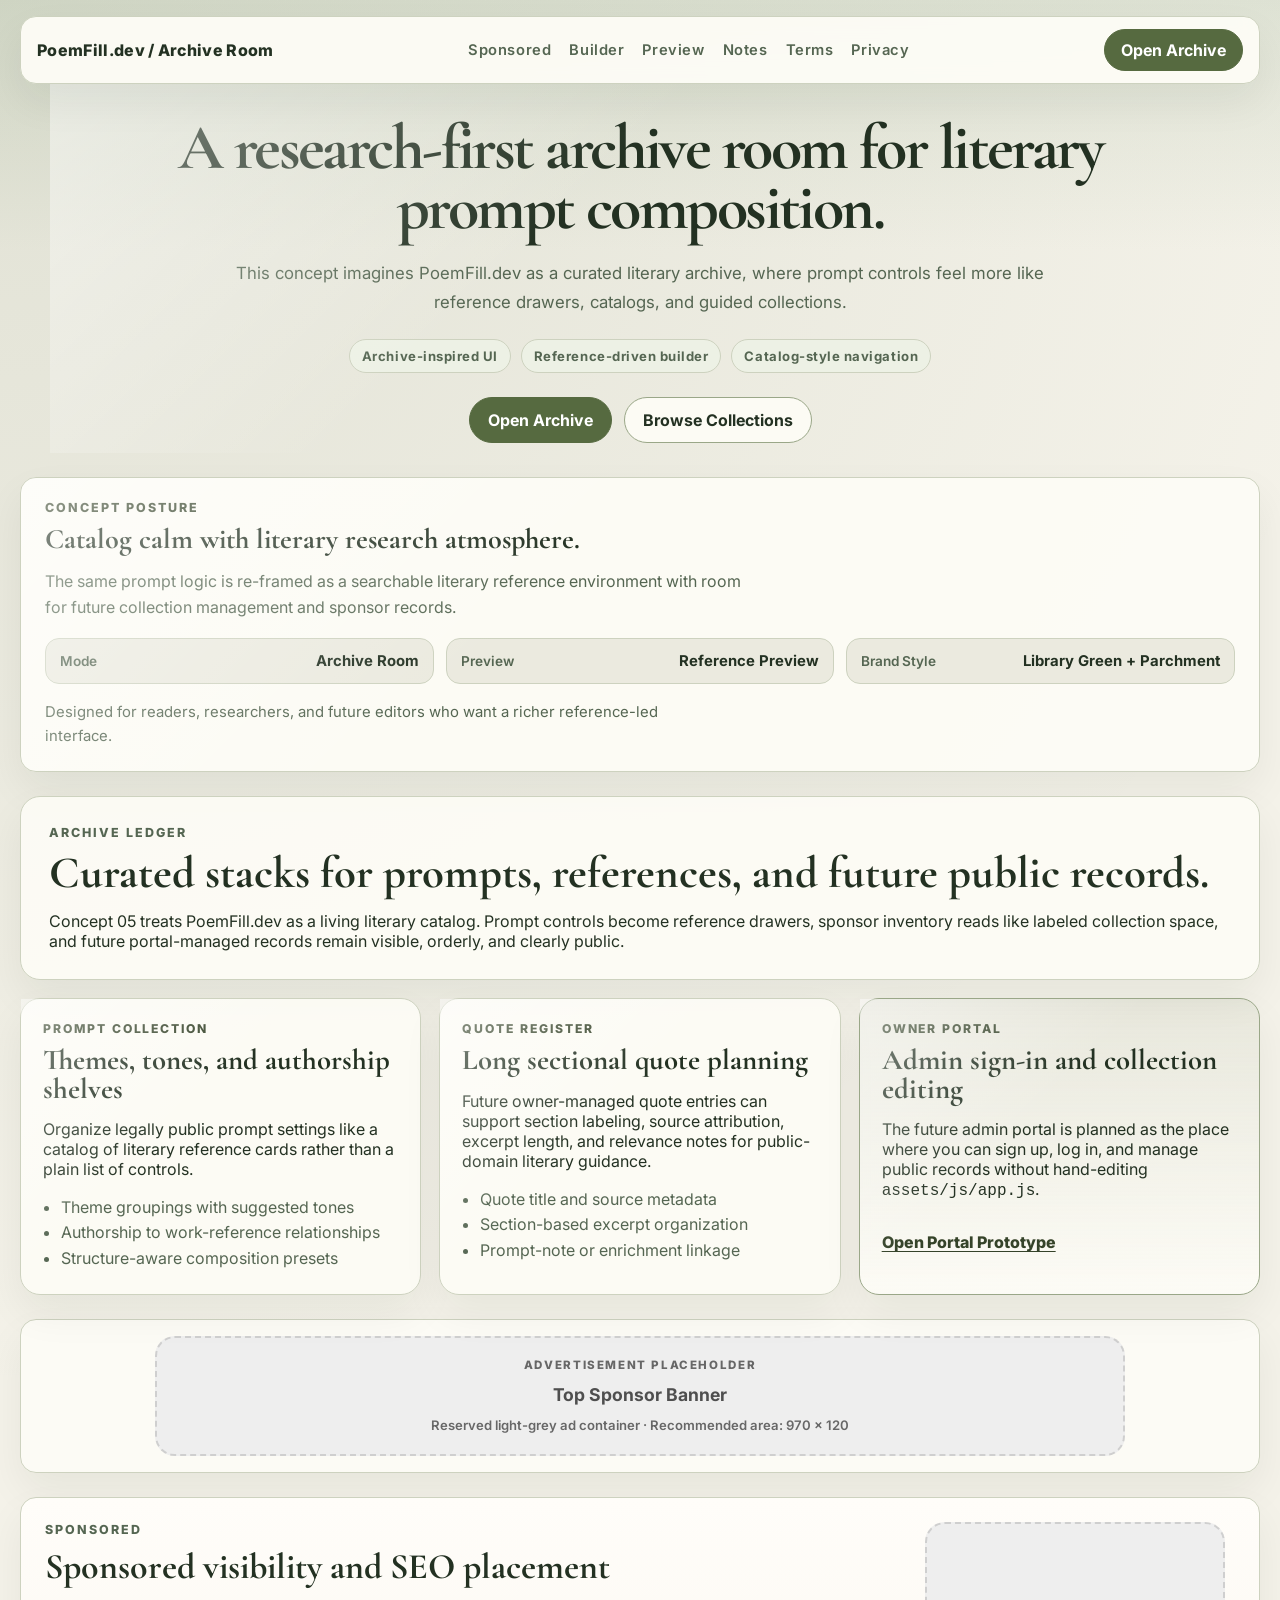
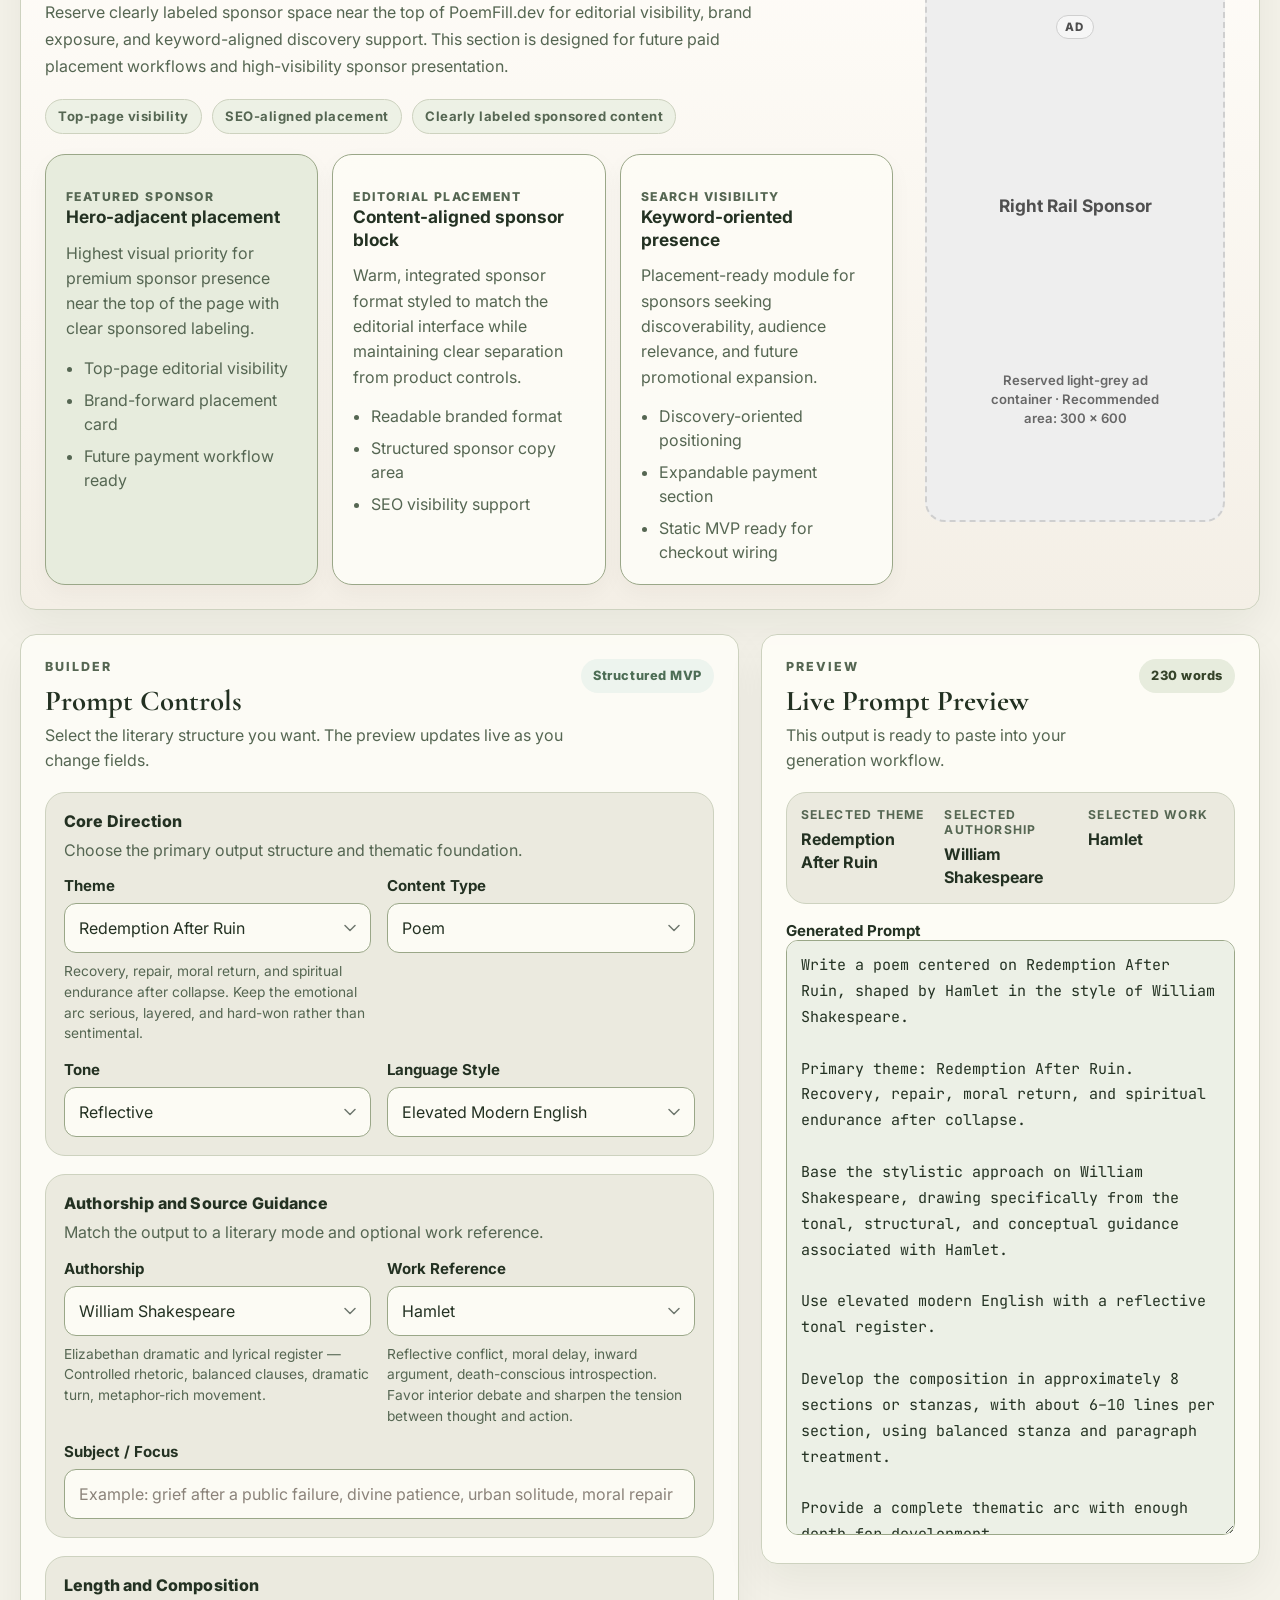
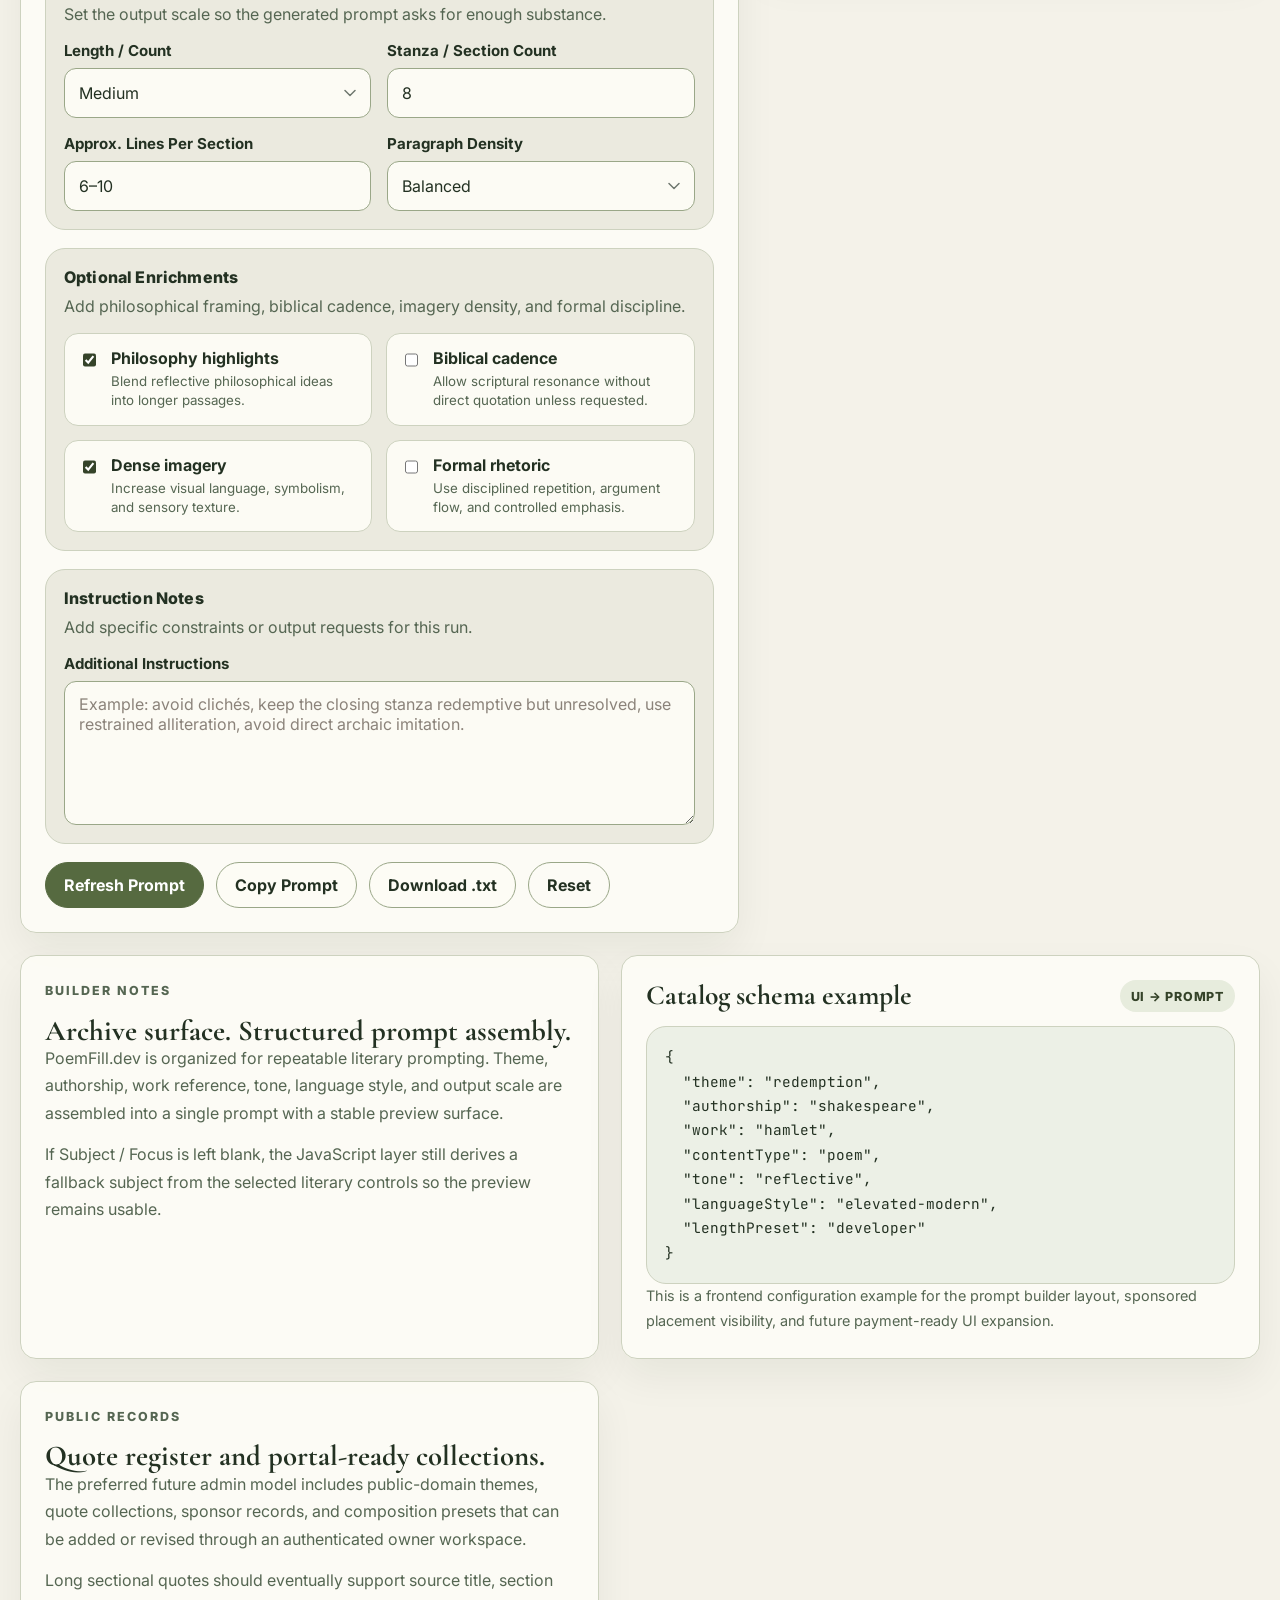
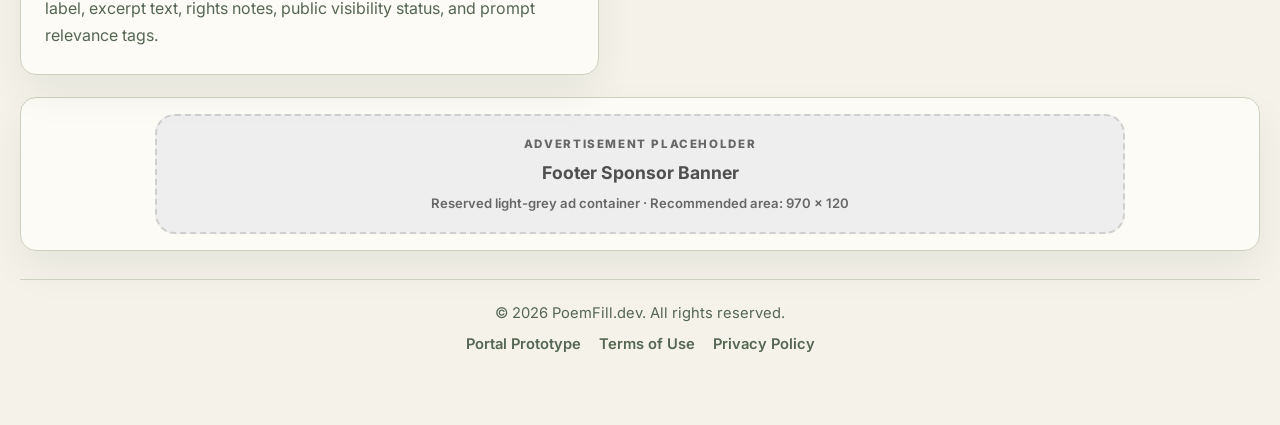
==== concepts/concept-05/index.html @ 68db4306 "PoemFill.dev — Archive-Driven Literary Prompt Builder, Admin Portal Planning, and Structured Prompt-" ====
<!-- File: index.html -->
<!DOCTYPE html>
<html lang="en">
  <head>
    <meta charset="UTF-8" />
    <meta name="viewport" content="width=device-width, initial-scale=1.0" />
    <title>PoemFill.dev Concept 05 — Archive Room</title>
    <meta
      name="description"
      content="PoemFill.dev Concept 05 explores an archive-room interface inspired by library stacks, literary research, and curated prompt references."
    />
    <link rel="preconnect" href="https://fonts.googleapis.com" />
    <link rel="preconnect" href="https://fonts.gstatic.com" crossorigin />
    <link
      href="https://fonts.googleapis.com/css2?family=Cormorant+Garamond:wght@500;600;700&family=Inter:wght@400;500;600;700;800&family=JetBrains+Mono:wght@400;500;600&display=swap"
      rel="stylesheet"
    />
    <link rel="stylesheet" href="assets/css/styles.css?v=20260501-006" />
    <script defer src="assets/js/app.js?v=20260501-001"></script>
  </head>

  <body id="top">
    <div class="site-shell">
      <header class="site-nav" aria-label="Primary navigation">
        <div class="site-nav__inner">
          <a class="site-nav__brand" href="#top">PoemFill.dev / Archive Room</a>

          <nav class="site-nav__menu" aria-label="Section links">
            <a href="#sponsored-payments">Sponsored</a>
            <a href="#builder-title">Builder</a>
            <a href="#preview-title">Preview</a>
            <a href="#builder-notes-title">Notes</a>
            <a href="../../terms.html">Terms</a>
            <a href="../../privacy.html">Privacy</a>
          </nav>

          <a class="site-nav__cta" href="#builder-title">Open Archive</a>
        </div>
      </header>

      <div class="nav-spacer" aria-hidden="true"></div>

      <header class="hero">
        <div class="hero-intro">
          <h1 class="hero-title">
            A research-first archive room for literary prompt composition.
          </h1>

          <p class="hero-copy">
            This concept imagines PoemFill.dev as a curated literary archive, where prompt controls feel
            more like reference drawers, catalogs, and guided collections.
          </p>

          <div class="hero-chip-row" aria-label="Product highlights">
            <span class="hero-chip">Archive-inspired UI</span>
            <span class="hero-chip">Reference-driven builder</span>
            <span class="hero-chip">Catalog-style navigation</span>
          </div>

          <div class="hero-links">
            <a class="button-link button-link--primary" href="#builder-title">Open Archive</a>
            <a class="button-link" href="#archive-ledger-title">Browse Collections</a>
          </div>
        </div>

        <section class="hero-status" aria-labelledby="frontend-status-title">
          <div class="hero-status__lead">
            <p class="hero-status__eyebrow">Concept posture</p>
            <h2 id="frontend-status-title">Catalog calm with literary research atmosphere.</h2>
            <p class="hero-status__copy">
              The same prompt logic is re-framed as a searchable literary reference environment with room
              for future collection management and sponsor records.
            </p>
          </div>

          <div class="hero-status__meta">
            <div class="hero-status__meta-item">
              <span>Mode</span>
              <strong>Archive Room</strong>
            </div>
            <div class="hero-status__meta-item">
              <span>Preview</span>
              <strong>Reference Preview</strong>
            </div>
            <div class="hero-status__meta-item">
              <span>Brand Style</span>
              <strong>Library Green + Parchment</strong>
            </div>
          </div>

          <p class="hero-status__footer">
            Designed for readers, researchers, and future editors who want a richer reference-led interface.
          </p>
        </section>
      </header>

      <section class="archive-ledger" aria-labelledby="archive-ledger-title">
        <div class="archive-ledger__intro">
          <p class="eyebrow eyebrow--muted">Archive ledger</p>
          <h2 id="archive-ledger-title">Curated stacks for prompts, references, and future public records.</h2>
          <p>
            Concept 05 treats PoemFill.dev as a living literary catalog. Prompt controls become reference drawers,
            sponsor inventory reads like labeled collection space, and future portal-managed records remain visible,
            orderly, and clearly public.
          </p>
        </div>

        <div class="archive-ledger__grid">
          <article class="archive-card">
            <p class="archive-card__label">Prompt Collection</p>
            <h3>Themes, tones, and authorship shelves</h3>
            <p>
              Organize legally public prompt settings like a catalog of literary reference cards rather than a plain
              list of controls.
            </p>
            <ul class="archive-list">
              <li>Theme groupings with suggested tones</li>
              <li>Authorship to work-reference relationships</li>
              <li>Structure-aware composition presets</li>
            </ul>
          </article>

          <article class="archive-card">
            <p class="archive-card__label">Quote Register</p>
            <h3>Long sectional quote planning</h3>
            <p>
              Future owner-managed quote entries can support section labeling, source attribution, excerpt length,
              and relevance notes for public-domain literary guidance.
            </p>
            <ul class="archive-list">
              <li>Quote title and source metadata</li>
              <li>Section-based excerpt organization</li>
              <li>Prompt-note or enrichment linkage</li>
            </ul>
          </article>

          <article class="archive-card archive-card--accent">
            <p class="archive-card__label">Owner Portal</p>
            <h3>Admin sign-in and collection editing</h3>
            <p>
              The future admin portal is planned as the place where you can sign up, log in, and manage public
              records without hand-editing <code>assets/js/app.js</code>.
            </p>
            <a class="archive-link" href="../../admin.html">Open Portal Prototype</a>
          </article>
        </div>
      </section>

      <aside class="ad-banner ad-banner--top" aria-label="Top sponsored advertisement placeholder">
        <div class="ad-banner__slot">
          <span>Advertisement Placeholder</span>
          <strong>Top Sponsor Banner</strong>
          <small>Reserved light-grey ad container · Recommended area: 970 × 120</small>
        </div>
      </aside>

      <section class="sponsored-band" id="sponsored-payments" aria-labelledby="sponsored-title">
        <div class="sponsored-band__main">
          <div class="sponsored-band__copy">
            <p class="eyebrow eyebrow--muted">Sponsored</p>
            <h2 id="sponsored-title">Sponsored visibility and SEO placement</h2>
            <p>
              Reserve clearly labeled sponsor space near the top of PoemFill.dev for editorial visibility,
              brand exposure, and keyword-aligned discovery support. This section is designed for future paid
              placement workflows and high-visibility sponsor presentation.
            </p>

            <div class="sponsored-band__chips">
              <span class="sponsor-chip">Top-page visibility</span>
              <span class="sponsor-chip">SEO-aligned placement</span>
              <span class="sponsor-chip">Clearly labeled sponsored content</span>
            </div>
          </div>

          <div class="sponsored-grid">
            <article class="sponsor-card sponsor-card--featured">
              <p class="sponsor-card__label">Featured Sponsor</p>
              <h3>Hero-adjacent placement</h3>
              <p>
                Highest visual priority for premium sponsor presence near the top of the page with clear
                sponsored labeling.
              </p>
              <ul class="sponsor-list">
                <li>Top-page editorial visibility</li>
                <li>Brand-forward placement card</li>
                <li>Future payment workflow ready</li>
              </ul>
            </article>

            <article class="sponsor-card">
              <p class="sponsor-card__label">Editorial Placement</p>
              <h3>Content-aligned sponsor block</h3>
              <p>
                Warm, integrated sponsor format styled to match the editorial interface while maintaining
                clear separation from product controls.
              </p>
              <ul class="sponsor-list">
                <li>Readable branded format</li>
                <li>Structured sponsor copy area</li>
                <li>SEO visibility support</li>
              </ul>
            </article>

            <article class="sponsor-card">
              <p class="sponsor-card__label">Search Visibility</p>
              <h3>Keyword-oriented presence</h3>
              <p>
                Placement-ready module for sponsors seeking discoverability, audience relevance, and future
                promotional expansion.
              </p>
              <ul class="sponsor-list">
                <li>Discovery-oriented positioning</li>
                <li>Expandable payment section</li>
                <li>Static MVP ready for checkout wiring</li>
              </ul>
            </article>
          </div>
        </div>

        <aside class="ad-rail" aria-label="Right rail sponsored advertisement placeholder">
          <div class="ad-rail__slot">
            <span>Ad</span>
            <strong>Right Rail Sponsor</strong>
            <small>Reserved light-grey ad container · Recommended area: 300 × 600</small>
          </div>
        </aside>
      </section>

      <main class="workspace">
        <section class="panel panel--form" aria-labelledby="builder-title">
          <div class="panel__header">
            <div>
              <p class="eyebrow eyebrow--muted">Builder</p>
              <h2 id="builder-title">Prompt Controls</h2>
              <p class="panel__subcopy">
                Select the literary structure you want. The preview updates live as you change fields.
              </p>
            </div>
            <span class="status-pill">Structured MVP</span>
          </div>

          <form id="prompt-form" class="builder-form" novalidate>
            <div id="form-alert" class="alert is-hidden" role="alert" aria-live="polite"></div>

            <section class="form-section">
              <div class="section-heading">
                <h3>Core Direction</h3>
                <p>Choose the primary output structure and thematic foundation.</p>
              </div>

              <div class="field-grid">
                <div class="field">
                  <label for="themeSelect">Theme</label>
                  <select id="themeSelect" name="theme" aria-describedby="themeHelp">
                    <option value="">Loading themes…</option>
                  </select>
                  <p class="field-help" id="themeHelp"></p>
                </div>

                <div class="field">
                  <label for="contentTypeSelect">Content Type</label>
                  <select id="contentTypeSelect" name="contentType">
                    <option value="poem">Poem</option>
                    <option value="lyric-essay">Lyric Essay</option>
                    <option value="dramatic-monologue">Dramatic Monologue</option>
                    <option value="verse-sequence">Verse Sequence</option>
                    <option value="hybrid-meditation">Hybrid Meditation</option>
                  </select>
                </div>

                <div class="field">
                  <label for="toneSelect">Tone</label>
                  <select id="toneSelect" name="tone">
                    <option value="reflective">Reflective</option>
                    <option value="solemn">Solemn</option>
                    <option value="searching">Searching</option>
                    <option value="visionary">Visionary</option>
                    <option value="devotional">Devotional</option>
                    <option value="analytical">Analytical</option>
                  </select>
                </div>

                <div class="field">
                  <label for="languageStyleSelect">Language Style</label>
                  <select id="languageStyleSelect" name="languageStyle">
                    <option value="elevated-modern">Elevated Modern English</option>
                    <option value="classical-leaning">Classical-Leaning English</option>
                    <option value="plain-literary">Plain Literary English</option>
                    <option value="ornate">Ornate Literary English</option>
                  </select>
                </div>
              </div>
            </section>

            <section class="form-section">
              <div class="section-heading">
                <h3>Authorship and Source Guidance</h3>
                <p>Match the output to a literary mode and optional work reference.</p>
              </div>

              <div class="field-grid">
                <div class="field">
                  <label for="authorshipSelect">Authorship</label>
                  <select id="authorshipSelect" name="authorship" aria-describedby="authorshipHelp">
                    <option value="">Loading authorships…</option>
                  </select>
                  <p class="field-help" id="authorshipHelp"></p>
                </div>

                <div class="field">
                  <label for="workSelect">Work Reference</label>
                  <select id="workSelect" name="work" aria-describedby="workHelp">
                    <option value="">Select an authorship first</option>
                  </select>
                  <p class="field-help" id="workHelp"></p>
                </div>

                <div class="field field--span-2">
                  <label for="subjectInput">Subject / Focus</label>
                  <input
                    id="subjectInput"
                    name="subject"
                    type="text"
                    maxlength="180"
                    placeholder="Example: grief after a public failure, divine patience, urban solitude, moral repair"
                  />
                </div>
              </div>
            </section>

            <section class="form-section">
              <div class="section-heading">
                <h3>Length and Composition</h3>
                <p>Set the output scale so the generated prompt asks for enough substance.</p>
              </div>

              <div class="field-grid">
                <div class="field">
                  <label for="lengthPresetSelect">Length / Count</label>
                  <select id="lengthPresetSelect" name="lengthPreset">
                    <option value="short">Short</option>
                    <option value="medium" selected>Medium</option>
                    <option value="long">Long</option>
                    <option value="extended">Extended</option>
                    <option value="developer">Developer Long Form</option>
                  </select>
                </div>

                <div class="field">
                  <label for="stanzaCountInput">Stanza / Section Count</label>
                  <input id="stanzaCountInput" name="stanzaCount" type="number" min="1" max="24" value="8" />
                </div>

                <div class="field">
                  <label for="lineRangeInput">Approx. Lines Per Section</label>
                  <input id="lineRangeInput" name="lineRange" type="text" maxlength="30" value="6–10" />
                </div>

                <div class="field">
                  <label for="paragraphDensitySelect">Paragraph Density</label>
                  <select id="paragraphDensitySelect" name="paragraphDensity">
                    <option value="minimal">Minimal</option>
                    <option value="balanced" selected>Balanced</option>
                    <option value="expanded">Expanded</option>
                    <option value="long-paragraphs">Long Paragraphs</option>
                  </select>
                </div>
              </div>
            </section>

            <section class="form-section">
              <div class="section-heading">
                <h3>Optional Enrichments</h3>
                <p>Add philosophical framing, biblical cadence, imagery density, and formal discipline.</p>
              </div>

              <div class="checkbox-grid">
                <label class="check-card">
                  <input type="checkbox" id="philosophyToggle" name="philosophy" checked />
                  <span>
                    <strong>Philosophy highlights</strong>
                    <small>Blend reflective philosophical ideas into longer passages.</small>
                  </span>
                </label>

                <label class="check-card">
                  <input type="checkbox" id="scriptureToggle" name="scripture" />
                  <span>
                    <strong>Biblical cadence</strong>
                    <small>Allow scriptural resonance without direct quotation unless requested.</small>
                  </span>
                </label>

                <label class="check-card">
                  <input type="checkbox" id="imageryToggle" name="imagery" checked />
                  <span>
                    <strong>Dense imagery</strong>
                    <small>Increase visual language, symbolism, and sensory texture.</small>
                  </span>
                </label>

                <label class="check-card">
                  <input type="checkbox" id="rhetoricToggle" name="rhetoric" />
                  <span>
                    <strong>Formal rhetoric</strong>
                    <small>Use disciplined repetition, argument flow, and controlled emphasis.</small>
                  </span>
                </label>
              </div>
            </section>

            <section class="form-section">
              <div class="section-heading">
                <h3>Instruction Notes</h3>
                <p>Add specific constraints or output requests for this run.</p>
              </div>

              <div class="field-grid">
                <div class="field field--span-2">
                  <label for="notesInput">Additional Instructions</label>
                  <textarea
                    id="notesInput"
                    name="notes"
                    rows="5"
                    maxlength="1200"
                    placeholder="Example: avoid clichés, keep the closing stanza redemptive but unresolved, use restrained alliteration, avoid direct archaic imitation."
                  ></textarea>
                </div>
              </div>
            </section>

            <div class="button-row">
              <button type="button" class="button button--primary" id="generateButton">Refresh Prompt</button>
              <button type="button" class="button" id="copyButton">Copy Prompt</button>
              <button type="button" class="button" id="downloadButton">Download .txt</button>
              <button type="reset" class="button button--ghost" id="resetButton">Reset</button>
            </div>
          </form>
        </section>

        <aside class="panel panel--preview" aria-labelledby="preview-title">
          <div class="panel__header">
            <div>
              <p class="eyebrow eyebrow--muted">Preview</p>
              <h2 id="preview-title">Live Prompt Preview</h2>
              <p class="panel__subcopy">This output is ready to paste into your generation workflow.</p>
            </div>
            <span class="status-pill status-pill--accent" id="wordCountBadge">0 words</span>
          </div>

          <div class="preview-meta">
            <div>
              <span class="meta-label">Selected Theme</span>
              <strong id="summaryTheme">—</strong>
            </div>
            <div>
              <span class="meta-label">Selected Authorship</span>
              <strong id="summaryAuthorship">—</strong>
            </div>
            <div>
              <span class="meta-label">Selected Work</span>
              <strong id="summaryWork">—</strong>
            </div>
          </div>

          <label class="preview-label" for="promptOutput">Generated Prompt</label>
          <textarea id="promptOutput" class="prompt-output" rows="22" readonly></textarea>
        </aside>
      </main>

      <section class="info-grid" aria-labelledby="builder-notes-title">
        <article class="info-card">
          <p class="eyebrow eyebrow--muted">Builder notes</p>
          <h2 id="builder-notes-title">Archive surface. Structured prompt assembly.</h2>
          <p>
            PoemFill.dev is organized for repeatable literary prompting. Theme, authorship, work reference,
            tone, language style, and output scale are assembled into a single prompt with a stable preview surface.
          </p>
          <p>
            If Subject / Focus is left blank, the JavaScript layer still derives a fallback subject from the selected
            literary controls so the preview remains usable.
          </p>
        </article>

        <article class="info-card info-card--code" aria-labelledby="schema-title">
          <div class="code-card__header">
            <h2 id="schema-title">Catalog schema example</h2>
            <span class="code-badge">UI → Prompt</span>
          </div>

          <pre class="code-block"><code>{
  "theme": "redemption",
  "authorship": "shakespeare",
  "work": "hamlet",
  "contentType": "poem",
  "tone": "reflective",
  "languageStyle": "elevated-modern",
  "lengthPreset": "developer"
}</code></pre>

          <p class="code-note">
            This is a frontend configuration example for the prompt builder layout, sponsored placement visibility,
            and future payment-ready UI expansion.
          </p>
        </article>

        <article class="info-card" aria-labelledby="quotes-register-title">
          <p class="eyebrow eyebrow--muted">Public records</p>
          <h2 id="quotes-register-title">Quote register and portal-ready collections.</h2>
          <p>
            The preferred future admin model includes public-domain themes, quote collections, sponsor records,
            and composition presets that can be added or revised through an authenticated owner workspace.
          </p>
          <p>
            Long sectional quotes should eventually support source title, section label, excerpt text, rights notes,
            public visibility status, and prompt relevance tags.
          </p>
        </article>
      </section>

      <aside class="ad-banner ad-banner--footer" aria-label="Footer sponsored advertisement placeholder">
        <div class="ad-banner__slot">
          <span>Advertisement Placeholder</span>
          <strong>Footer Sponsor Banner</strong>
          <small>Reserved light-grey ad container · Recommended area: 970 × 120</small>
        </div>
      </aside>

      <footer class="site-footer" aria-label="Site footer">
        <div class="site-footer__inner">
          <p class="site-footer__copy">© 2026 PoemFill.dev. All rights reserved.</p>
        <nav class="site-footer__nav" aria-label="Legal">
          <a href="../../admin.html">Portal Prototype</a>
          <a href="../../terms.html">Terms of Use</a>
          <a href="../../privacy.html">Privacy Policy</a>
        </nav>
        </div>
      </footer>
    </div>
  </body>
</html>
---- concepts/concept-05/assets/css/styles.css ----
/* File: assets/css/styles.css */

:root {
  --font-ui: "Inter", system-ui, -apple-system, BlinkMacSystemFont, "Segoe UI", sans-serif;
  --font-display: "Cormorant Garamond", Georgia, serif;
  --font-mono: "JetBrains Mono", "SFMono-Regular", Menlo, Consolas, monospace;

  --bg-top: #ede8df;
  --bg: #f7f5f0;
  --surface: #fffdf9;
  --surface-alt: #f4efe6;
  --surface-muted: #efebe3;
  --text: #2b211a;
  --text-soft: #5a5148;
  --border: #dcd7cc;
  --border-strong: #c9c2b5;
  --accent: #8b938c;
  --accent-strong: #6f786f;
  --accent-soft: #ebe8e0;
  --chip-bg: #f0ece4;
  --code-bg: #f3efe7;
  --success-soft: #edf4ee;
  --success-text: #4d6d55;
  --danger-soft: #f7ece9;
  --danger-text: #8e3c36;
  --focus-ring: rgba(139, 147, 140, 0.18);

  --ad-slot-bg: #eeeeee;
  --ad-slot-bg-soft: #f6f6f6;
  --ad-slot-border: #cfcfcf;
  --ad-slot-text: #676767;

  --radius-xl: 28px;
  --radius-lg: 20px;
  --radius-md: 14px;
  --radius-sm: 12px;
  --radius-pill: 999px;

  --shadow-soft: 0 16px 40px rgba(20, 24, 33, 0.06);
  --shadow-hover: 0 12px 30px rgba(20, 24, 33, 0.09);
  --transition-fast: 140ms ease;

  --control-height: 50px;
  --textarea-min-height: 144px;
  --control-padding-x: 14px;
  --select-arrow: url("data:image/svg+xml,%3Csvg xmlns='http://www.w3.org/2000/svg' width='12' height='8' viewBox='0 0 12 8' fill='none'%3E%3Cpath d='M1 1.5L6 6.5L11 1.5' stroke='%236f786f' stroke-width='1.5' stroke-linecap='round' stroke-linejoin='round'/%3E%3C/svg%3E");
}

* {
  box-sizing: border-box;
}

html {
  font-size: 16px;
  scroll-behavior: smooth;
  scroll-padding-top: 120px;
}

body {
  margin: 0;
  color: var(--text);
  background: linear-gradient(180deg, var(--bg-top) 0%, var(--bg) 220px);
  font-family: var(--font-ui);
  text-rendering: optimizeLegibility;
}

button,
input,
select,
textarea {
  font: inherit;
}

a {
  color: inherit;
  text-decoration: none;
}

#sponsored-payments,
#builder-title,
#preview-title,
#builder-notes-title,
#frontend-status-title {
  scroll-margin-top: 120px;
}

.site-shell {
  width: min(1380px, calc(100% - 40px));
  margin: 0 auto;
  padding: 16px 0 64px;
}

.site-nav {
  position: sticky;
  top: 10px;
  z-index: 40;
  margin-bottom: 0;
}

.site-nav__inner {
  display: grid;
  grid-template-columns: auto minmax(0, 1fr) auto;
  align-items: center;
  gap: 16px;
  padding: 12px 16px;
  background: var(--surface);
  border: 1px solid var(--border);
  border-radius: var(--radius-pill);
  box-shadow: var(--shadow-soft);
  backdrop-filter: blur(10px);
}

.site-nav__brand {
  font-weight: 800;
  letter-spacing: 0.02em;
  white-space: nowrap;
  justify-self: start;
}

.site-nav__menu {
  display: flex;
  align-items: center;
  justify-content: center;
  gap: 18px;
  flex-wrap: wrap;
  min-width: 0;
}

.site-nav__menu a {
  color: var(--text-soft);
  font-size: 0.92rem;
  font-weight: 600;
  transition: color var(--transition-fast);
}

.site-nav__menu a:hover,
.site-nav__menu a:focus-visible {
  color: var(--accent-strong);
}

.site-nav__cta,
.site-nav__cta:visited {
  display: inline-flex;
  align-items: center;
  justify-content: center;
  min-height: 42px;
  padding: 0 16px;
  border: 1px solid var(--accent);
  border-radius: var(--radius-pill);
  background: var(--accent);
  color: #ffffff;
  font-weight: 700;
  white-space: nowrap;
  transition:
    transform var(--transition-fast),
    box-shadow var(--transition-fast),
    background var(--transition-fast),
    border-color var(--transition-fast);
  justify-self: end;
}

.site-nav__cta:hover,
.site-nav__cta:focus-visible {
  transform: translateY(-1px);
  box-shadow: var(--shadow-hover);
  background: var(--accent-strong);
  border-color: var(--accent-strong);
  color: #ffffff;
}

.nav-spacer {
  height: 0;
  transition: height 180ms ease;
}

body.nav-is-stuck .nav-spacer {
  height: 18px;
}

.hero {
  display: grid;
  gap: 18px;
  margin-bottom: 24px;
}

.hero-intro {
  width: 100%;
  min-width: 0;
  max-width: 1180px;
  margin: 0 auto;
  padding: 34px 24px 10px;
  text-align: center;
}

.eyebrow {
  margin: 0 0 12px;
  color: var(--accent-strong);
  font-size: 0.78rem;
  font-weight: 800;
  letter-spacing: 0.16em;
  text-transform: uppercase;
}

.eyebrow--muted {
  color: var(--text-soft);
}

.hero-title {
  margin: 0 auto;
  max-width: 1050px;
  font-family: var(--font-display);
  font-size: clamp(2.85rem, 5vw, 5.2rem);
  line-height: 0.93;
  letter-spacing: -0.04em;
}

.hero-copy {
  margin: 22px auto 0;
  max-width: 76ch;
  color: var(--text-soft);
  font-size: clamp(1.05rem, 1.18vw, 1.18rem);
  line-height: 1.72;
}

.hero-chip-row {
  display: flex;
  flex-wrap: wrap;
  justify-content: center;
  gap: 10px;
  margin-top: 22px;
}

.hero-chip {
  display: inline-flex;
  align-items: center;
  min-height: 34px;
  padding: 0 12px;
  border: 1px solid var(--border);
  border-radius: var(--radius-pill);
  background: var(--chip-bg);
  color: var(--text-soft);
  font-size: 0.82rem;
  font-weight: 700;
}

.hero-links {
  display: flex;
  flex-wrap: wrap;
  justify-content: center;
  gap: 12px;
  margin-top: 24px;
}

a.button-link,
a.button-link:visited {
  display: inline-flex;
  align-items: center;
  justify-content: center;
  min-height: 46px;
  padding: 0 18px;
  border: 1px solid var(--border-strong);
  border-radius: var(--radius-pill);
  background: var(--surface);
  color: var(--text);
  text-decoration: none;
  font-weight: 700;
  transition:
    transform var(--transition-fast),
    box-shadow var(--transition-fast),
    border-color var(--transition-fast),
    background var(--transition-fast),
    color var(--transition-fast);
}

a.button-link:hover,
a.button-link:focus-visible {
  color: var(--text);
  text-decoration: none;
  transform: translateY(-1px);
  box-shadow: var(--shadow-hover);
}

a.button-link.button-link--primary,
a.button-link.button-link--primary:visited {
  background: var(--accent);
  border-color: var(--accent);
  color: #ffffff;
}

a.button-link.button-link--primary:hover,
a.button-link.button-link--primary:focus-visible {
  background: var(--accent-strong);
  border-color: var(--accent-strong);
  color: #ffffff;
}

.hero-status,
.panel,
.info-card,
.sponsored-band,
.ad-banner {
  background: var(--surface);
  border: 1px solid var(--border);
  border-radius: var(--radius-xl);
  box-shadow: var(--shadow-soft);
}

.hero-status {
  padding: 22px 24px;
}

.hero-status__eyebrow {
  margin: 0 0 10px;
  color: var(--accent-strong);
  font-size: 0.78rem;
  font-weight: 800;
  letter-spacing: 0.16em;
  text-transform: uppercase;
}

.hero-status h2 {
  margin: 0;
  font-family: var(--font-display);
  font-size: clamp(1.55rem, 2.2vw, 2rem);
  line-height: 1.02;
}

.hero-status__copy {
  margin: 14px 0 0;
  max-width: 70ch;
  color: var(--text-soft);
  line-height: 1.65;
}

.hero-status__meta {
  display: grid;
  grid-template-columns: repeat(3, minmax(0, 1fr));
  gap: 12px;
  margin-top: 18px;
}

.hero-status__meta-item {
  display: flex;
  justify-content: space-between;
  gap: 14px;
  align-items: center;
  padding: 13px 14px;
  border: 1px solid var(--border);
  border-radius: var(--radius-md);
  background: var(--surface-alt);
}

.hero-status__meta-item span {
  color: var(--text-soft);
  font-size: 0.85rem;
  font-weight: 600;
}

.hero-status__meta-item strong {
  font-size: 0.93rem;
}

.hero-status__footer {
  margin: 16px 0 0;
  max-width: 72ch;
  color: var(--text-soft);
  font-size: 0.93rem;
  line-height: 1.62;
}

.ad-banner {
  margin-bottom: 24px;
  padding: 16px;
  background: var(--surface);
}

.ad-banner--footer {
  margin-top: 22px;
  margin-bottom: 0;
}

.ad-banner__slot {
  display: grid;
  place-items: center;
  gap: 6px;
  width: min(100%, 970px);
  min-height: 120px;
  margin: 0 auto;
  padding: 18px;
  border: 2px dashed var(--ad-slot-border);
  border-radius: var(--radius-lg);
  background: var(--ad-slot-bg);
  color: var(--ad-slot-text);
  text-align: center;
}

.ad-banner__slot span {
  font-size: 0.72rem;
  font-weight: 800;
  letter-spacing: 0.14em;
  text-transform: uppercase;
}

.ad-banner__slot strong {
  color: #4f4f4f;
  font-size: 1.1rem;
}

.ad-banner__slot small {
  color: var(--ad-slot-text);
  font-size: 0.82rem;
  font-weight: 600;
}

.sponsored-band {
  display: grid;
  grid-template-columns: minmax(0, 1fr) 320px;
  gap: 22px;
  align-items: stretch;
  margin-bottom: 24px;
  padding: 24px;
  background: linear-gradient(180deg, #fffdf9 0%, #f4efe6 100%);
}

.sponsored-band__main {
  display: grid;
  gap: 20px;
  min-width: 0;
}

.sponsored-band__copy h2 {
  margin: 0;
  font-family: var(--font-display);
  font-size: clamp(1.95rem, 2.8vw, 2.8rem);
  line-height: 0.99;
}

.sponsored-band__copy p:not(.eyebrow) {
  margin: 15px 0 0;
  max-width: 72ch;
  color: var(--text-soft);
  line-height: 1.7;
  font-size: 1rem;
}

.sponsored-band__chips {
  display: flex;
  flex-wrap: wrap;
  gap: 10px;
  margin-top: 18px;
}

.sponsor-chip {
  display: inline-flex;
  align-items: center;
  min-height: 35px;
  padding: 0 12px;
  border: 1px solid var(--border);
  border-radius: var(--radius-pill);
  background: var(--chip-bg);
  color: var(--text-soft);
  font-size: 0.82rem;
  font-weight: 700;
}

.sponsored-grid {
  display: grid;
  grid-template-columns: repeat(3, minmax(0, 1fr));
  gap: 14px;
}

.sponsor-card {
  display: flex;
  flex-direction: column;
  min-height: 100%;
  padding: 20px;
  border: 1px solid var(--border-strong);
  border-radius: var(--radius-lg);
  background: var(--surface);
  box-shadow: 0 8px 22px rgba(43, 33, 26, 0.04);
}

.sponsor-card--featured {
  background: var(--accent-soft);
  border-color: var(--border-strong);
}

.sponsor-card__label {
  margin: 0 0 10px;
  color: var(--accent-strong);
  font-size: 0.76rem;
  font-weight: 800;
  letter-spacing: 0.12em;
  text-transform: uppercase;
}

.sponsor-card h3 {
  margin: 0;
  font-size: 1.08rem;
  line-height: 1.32;
}

.sponsor-card p {
  margin: 12px 0 0;
  color: var(--text-soft);
  line-height: 1.58;
}

.sponsor-list {
  margin: 14px 0 0;
  padding-left: 18px;
  color: var(--text-soft);
  display: grid;
  gap: 8px;
  line-height: 1.5;
}

.ad-rail {
  display: flex;
  justify-content: center;
  min-width: 0;
}

.ad-rail__slot {
  display: grid;
  place-items: center;
  gap: 8px;
  width: 300px;
  max-width: 100%;
  min-width: 300px;
  min-height: 600px;
  height: 600px;
  padding: 18px;
  border: 2px dashed var(--ad-slot-border);
  border-radius: var(--radius-lg);
  background: var(--ad-slot-bg);
  color: var(--ad-slot-text);
  text-align: center;
}

.ad-rail__slot span {
  display: inline-flex;
  align-items: center;
  justify-content: center;
  min-height: 24px;
  padding: 0 8px;
  border: 1px solid var(--ad-slot-border);
  border-radius: var(--radius-pill);
  background: var(--ad-slot-bg-soft);
  color: #4f4f4f;
  font-size: 0.72rem;
  font-weight: 800;
  letter-spacing: 0.12em;
  text-transform: uppercase;
}

.ad-rail__slot strong {
  color: #4f4f4f;
  font-size: 1.08rem;
}

.ad-rail__slot small {
  max-width: 22ch;
  color: var(--ad-slot-text);
  font-size: 0.82rem;
  font-weight: 600;
  line-height: 1.45;
}

.workspace {
  display: grid;
  grid-template-columns: minmax(0, 1.18fr) minmax(360px, 0.82fr);
  gap: 22px;
  align-items: start;
}

.panel {
  padding: 24px;
}

.panel--preview {
  position: sticky;
  top: 84px;
}

.panel__header {
  display: flex;
  justify-content: space-between;
  gap: 16px;
  align-items: flex-start;
  margin-bottom: 18px;
}

.panel__header h2,
.info-card h2 {
  margin: 0;
  font-family: var(--font-display);
  font-size: 1.8rem;
  line-height: 1.02;
}

.panel__subcopy {
  margin: 8px 0 0;
  color: var(--text-soft);
  line-height: 1.58;
}

.status-pill {
  display: inline-flex;
  align-items: center;
  min-height: 34px;
  border-radius: var(--radius-pill);
  padding: 0 12px;
  background: var(--success-soft);
  color: var(--success-text);
  font-size: 0.8rem;
  font-weight: 800;
  white-space: nowrap;
}

.status-pill--accent {
  background: var(--accent-soft);
  color: var(--accent-strong);
}

.builder-form {
  display: grid;
  gap: 18px;
}

.form-section {
  border: 1px solid var(--border);
  background: var(--surface-alt);
  border-radius: var(--radius-lg);
  padding: 18px;
}

.section-heading {
  margin-bottom: 14px;
}

.section-heading h3 {
  margin: 0;
  font-size: 1rem;
  font-weight: 800;
  letter-spacing: 0.01em;
}

.section-heading p {
  margin: 7px 0 0;
  color: var(--text-soft);
  line-height: 1.55;
}

.field-grid {
  display: grid;
  grid-template-columns: repeat(2, minmax(0, 1fr));
  gap: 16px;
  align-items: start;
}

.field {
  display: grid;
  gap: 8px;
  min-width: 0;
  align-content: start;
}

.field--span-2 {
  grid-column: span 2;
}

.field label,
.preview-label {
  font-size: 0.94rem;
  font-weight: 700;
}

.field input,
.field select,
.field textarea,
.prompt-output {
  width: 100%;
  min-width: 0;
  border: 1px solid var(--border-strong);
  border-radius: var(--radius-sm);
  background: var(--surface);
  color: var(--text);
  padding: 12px var(--control-padding-x);
  transition:
    border-color var(--transition-fast),
    box-shadow var(--transition-fast),
    transform var(--transition-fast);
}

.field input[type="text"],
.field input[type="number"],
.field select {
  min-height: var(--control-height);
  height: var(--control-height);
}

.field select {
  appearance: none;
  -webkit-appearance: none;
  -moz-appearance: none;
  padding-right: 42px;
  background-image: var(--select-arrow);
  background-repeat: no-repeat;
  background-position: right 14px center;
  background-size: 12px 8px;
}

.field textarea {
  min-height: var(--textarea-min-height);
  resize: vertical;
}

.prompt-output {
  resize: vertical;
}

.field input::placeholder,
.field textarea::placeholder {
  color: #8b837a;
}

.field input:focus,
.field select:focus,
.field textarea:focus,
.prompt-output:focus {
  outline: none;
  border-color: var(--accent);
  box-shadow: 0 0 0 4px var(--focus-ring);
}

.field-help {
  margin: 0;
  min-height: 1.2em;
  color: var(--text-soft);
  font-size: 0.86rem;
  line-height: 1.5;
}

.checkbox-grid {
  display: grid;
  grid-template-columns: repeat(2, minmax(0, 1fr));
  gap: 14px;
}

.check-card {
  display: flex;
  gap: 12px;
  align-items: flex-start;
  padding: 14px;
  border: 1px solid var(--border);
  border-radius: var(--radius-md);
  background: var(--surface);
  cursor: pointer;
  transition:
    transform var(--transition-fast),
    box-shadow var(--transition-fast),
    border-color var(--transition-fast);
}

.check-card:hover {
  transform: translateY(-1px);
  box-shadow: var(--shadow-soft);
}

.check-card input {
  margin-top: 3px;
  width: 18px;
  height: 18px;
  accent-color: var(--accent-strong);
}

.check-card strong {
  display: block;
  margin-bottom: 4px;
}

.check-card small {
  display: block;
  color: var(--text-soft);
  line-height: 1.45;
}

.button-row {
  display: flex;
  gap: 12px;
  flex-wrap: wrap;
}

.button {
  appearance: none;
  min-height: 46px;
  border: 1px solid var(--border-strong);
  border-radius: var(--radius-pill);
  background: var(--surface);
  color: var(--text);
  padding: 0 18px;
  font-weight: 700;
  cursor: pointer;
  transition:
    transform var(--transition-fast),
    box-shadow var(--transition-fast),
    border-color var(--transition-fast),
    background var(--transition-fast),
    color var(--transition-fast);
}

.button:hover {
  transform: translateY(-1px);
  box-shadow: var(--shadow-hover);
}

.button--primary {
  background: var(--accent);
  border-color: var(--accent);
  color: #ffffff;
}

.button--primary:hover {
  background: var(--accent-strong);
  border-color: var(--accent-strong);
}

.button--ghost {
  background: transparent;
}

.preview-meta {
  display: grid;
  grid-template-columns: repeat(3, minmax(0, 1fr));
  gap: 12px;
  margin-bottom: 16px;
  padding: 14px;
  border: 1px solid var(--border);
  border-radius: var(--radius-lg);
  background: var(--surface-alt);
}

.preview-meta > div {
  min-width: 0;
}

.meta-label {
  display: block;
  margin-bottom: 6px;
  color: var(--text-soft);
  font-size: 0.76rem;
  font-weight: 700;
  letter-spacing: 0.1em;
  text-transform: uppercase;
}

.preview-meta strong {
  display: block;
  overflow-wrap: anywhere;
  line-height: 1.45;
}

.prompt-output {
  min-height: 560px;
  background: var(--code-bg);
  font-family: var(--font-mono);
  font-size: 0.94rem;
  line-height: 1.72;
}

.alert {
  border: 1px solid transparent;
  border-radius: var(--radius-md);
  padding: 12px 14px;
  font-weight: 600;
  line-height: 1.45;
}

.alert--danger {
  background: var(--danger-soft);
  border-color: #e3bcb6;
  color: var(--danger-text);
}

.alert--success {
  background: var(--success-soft);
  border-color: #bed0c2;
  color: var(--success-text);
}

.is-hidden {
  display: none;
}

.info-grid {
  display: grid;
  grid-template-columns: minmax(0, 0.95fr) minmax(0, 1.05fr);
  gap: 22px;
  margin-top: 22px;
}

.info-card {
  padding: 24px;
}

.info-card p {
  margin: 0 0 14px;
  color: var(--text-soft);
  line-height: 1.72;
}

.info-card p:last-child {
  margin-bottom: 0;
}

.info-card--code {
  background: var(--surface);
}

.code-card__header {
  display: flex;
  justify-content: space-between;
  gap: 12px;
  align-items: center;
  margin-bottom: 14px;
}

.code-card__header h2 {
  font-size: 1.72rem;
}

.code-badge {
  display: inline-flex;
  align-items: center;
  min-height: 32px;
  padding: 0 11px;
  border-radius: var(--radius-pill);
  background: var(--accent-soft);
  color: var(--accent-strong);
  font-size: 0.78rem;
  font-weight: 800;
  letter-spacing: 0.06em;
  text-transform: uppercase;
}

.code-block {
  overflow-x: auto;
  margin: 0;
  padding: 18px;
  border: 1px solid var(--border);
  border-radius: var(--radius-lg);
  background: var(--code-bg);
}

.code-block code {
  font-family: var(--font-mono);
  font-size: 0.9rem;
  line-height: 1.7;
  color: var(--text);
}

.code-note {
  margin-top: 14px;
  font-size: 0.9rem;
  color: var(--text-soft);
}

.site-footer {
  margin-top: 28px;
  padding: 22px 0 8px;
  border-top: 1px solid var(--border);
}

.site-footer__inner {
  display: flex;
  flex-direction: column;
  align-items: center;
  justify-content: center;
  gap: 10px;
  text-align: center;
}

.site-footer__copy {
  margin: 0;
  color: var(--text-soft);
  font-size: 0.92rem;
  line-height: 1.6;
  text-align: center;
}

.site-footer__nav {
  display: flex;
  justify-content: center;
  align-items: center;
  gap: 18px;
  flex-wrap: wrap;
  text-align: center;
}

.site-footer__nav a {
  color: var(--text-soft);
  font-size: 0.92rem;
  font-weight: 600;
  text-decoration: none;
  transition: color var(--transition-fast);
}

.site-footer__nav a:hover,
.site-footer__nav a:focus-visible {
  color: var(--accent-strong);
  text-decoration: underline;
  text-underline-offset: 3px;
}

@media (max-width: 1180px) {
  .sponsored-band,
  .workspace,
  .info-grid,
  .hero-status__meta {
    grid-template-columns: 1fr;
  }

  .sponsored-grid {
    grid-template-columns: 1fr;
  }

  .site-nav__inner {
    grid-template-columns: 1fr;
    justify-items: stretch;
    gap: 12px;
    padding: 16px 18px;
    border-radius: var(--radius-xl);
  }

  .site-nav__brand {
    justify-self: center;
    text-align: center;
  }

  .site-nav__menu {
    justify-content: center;
    gap: 12px 14px;
  }

  .site-nav__cta,
  .site-nav__cta:visited {
    justify-self: center;
    min-width: 200px;
  }

  .panel--preview {
    position: static;
    top: auto;
  }

  .hero-title {
    max-width: 940px;
    font-size: clamp(2.55rem, 7vw, 4.4rem);
  }

  .ad-rail__slot {
    width: min(100%, 300px);
    min-width: 0;
    min-height: 600px;
    height: 600px;
  }
}

@media (max-width: 760px) {
  .site-shell {
    width: min(100% - 20px, 1380px);
    padding-top: 12px;
  }

  .site-nav {
    position: static;
    top: auto;
  }

  .nav-spacer,
  body.nav-is-stuck .nav-spacer {
    height: 0;
  }

  .hero-status,
  .panel,
  .info-card,
  .sponsored-band,
  .ad-banner {
    padding: 18px;
  }

  .hero-intro {
    padding: 24px 6px 6px;
  }

  .field-grid,
  .checkbox-grid,
  .preview-meta {
    grid-template-columns: 1fr;
  }

  .field--span-2 {
    grid-column: span 1;
  }

  .panel__header,
  .code-card__header,
  .hero-links,
  .button-row {
    flex-direction: column;
    align-items: stretch;
  }

  .button,
  a.button-link {
    width: 100%;
  }

  .site-nav__inner {
    padding: 16px;
    border-radius: 24px;
  }

  .site-nav__menu {
    display: grid;
    grid-template-columns: repeat(2, minmax(0, 1fr));
    gap: 10px;
    width: 100%;
  }

  .site-nav__menu a {
    display: flex;
    align-items: center;
    justify-content: center;
    min-height: 42px;
    padding: 0 12px;
    border: 1px solid var(--border);
    border-radius: var(--radius-pill);
    background: var(--surface-alt);
    text-align: center;
  }

  .site-nav__cta,
  .site-nav__cta:visited {
    width: min(100%, 220px);
    min-width: 0;
    justify-self: center;
  }

  .hero-title {
    max-width: none;
    font-size: clamp(2.25rem, 10vw, 3.15rem);
    line-height: 0.98;
  }

  .hero-copy {
    font-size: 1rem;
  }

  .panel__header h2,
  .info-card h2,
  .code-card__header h2,
  .hero-status h2,
  .sponsored-band__copy h2 {
    max-width: none;
  }

  .ad-banner__slot {
    min-height: 110px;
  }

  .ad-rail__slot {
    width: 100%;
    max-width: none;
    min-height: 220px;
    height: auto;
  }

  .prompt-output {
    min-height: 420px;
  }
}

@media (max-width: 520px) {
  .site-nav__menu {
    grid-template-columns: 1fr;
  }
}

:root {
  --bg-top: #dfe3d5;
  --bg: #f4f2e9;
  --surface: rgba(253, 252, 246, 0.94);
  --surface-alt: #ebeadf;
  --surface-muted: #e4e2d6;
  --text: #233122;
  --text-soft: #556652;
  --border: #cdd2bf;
  --border-strong: #9aa788;
  --accent: #566a40;
  --accent-strong: #354329;
  --accent-soft: #e7ecdd;
  --chip-bg: #edf1e5;
  --code-bg: #ecf0e6;
  --shadow-soft: 0 18px 42px rgba(25, 33, 20, 0.06);
}

body {
  background:
    radial-gradient(circle at top left, rgba(86, 106, 64, 0.12), transparent 26%),
    linear-gradient(180deg, var(--bg-top) 0%, var(--bg) 250px);
}

.hero-title,
.panel__header h2,
.info-card h2,
.code-card__header h2,
.hero-status h2,
.sponsored-band__copy h2 {
  font-family: "Cormorant Garamond", Georgia, serif;
}

.site-nav__inner,
.hero-status,
.panel,
.info-card,
.ad-banner,
.sponsored-band {
  border-radius: 16px;
}

.site-nav__menu a,
.hero-chip,
.sponsor-chip,
.status-pill {
  letter-spacing: 0.04em;
}

.hero {
  gap: 24px;
}

.hero-intro,
.hero-status {
  position: relative;
  overflow: hidden;
}

.hero-intro::before,
.hero-status::before,
.archive-card::before {
  content: "";
  position: absolute;
  inset: 0;
  background:
    linear-gradient(135deg, rgba(255, 255, 255, 0.46), transparent 42%);
  pointer-events: none;
}

.archive-ledger {
  display: grid;
  gap: 18px;
  margin-bottom: 24px;
}

.archive-ledger__intro,
.archive-card {
  position: relative;
  border: 1px solid var(--border);
  background: rgba(253, 252, 246, 0.92);
  box-shadow: var(--shadow-soft);
}

.archive-ledger__intro {
  padding: 28px;
  border-radius: 20px;
}

.archive-ledger__intro h2 {
  margin: 0;
  font-family: var(--font-display);
  font-size: clamp(2rem, 3.5vw, 3rem);
  line-height: 0.98;
}

.archive-ledger__intro p:last-child {
  margin-bottom: 0;
}

.archive-ledger__grid {
  display: grid;
  grid-template-columns: repeat(3, minmax(0, 1fr));
  gap: 18px;
}

.archive-card {
  padding: 22px;
  border-radius: 20px;
}

.archive-card--accent {
  background:
    linear-gradient(180deg, rgba(86, 106, 64, 0.08), rgba(253, 252, 246, 0.94));
  border-color: var(--border-strong);
}

.archive-card__label {
  margin: 0 0 10px;
  color: var(--accent-strong);
  font-size: 0.76rem;
  font-weight: 800;
  letter-spacing: 0.16em;
  text-transform: uppercase;
}

.archive-card h3 {
  margin: 0;
  font-family: var(--font-display);
  font-size: 1.8rem;
  line-height: 0.98;
}

.archive-list {
  margin: 14px 0 0;
  padding-left: 18px;
  color: var(--text-soft);
  line-height: 1.6;
}

.archive-link {
  display: inline-flex;
  align-items: center;
  margin-top: 16px;
  color: var(--accent-strong);
  font-weight: 800;
  text-decoration: underline;
  text-underline-offset: 3px;
}

@media (max-width: 1180px) {
  .archive-ledger__grid {
    grid-template-columns: 1fr;
  }
}
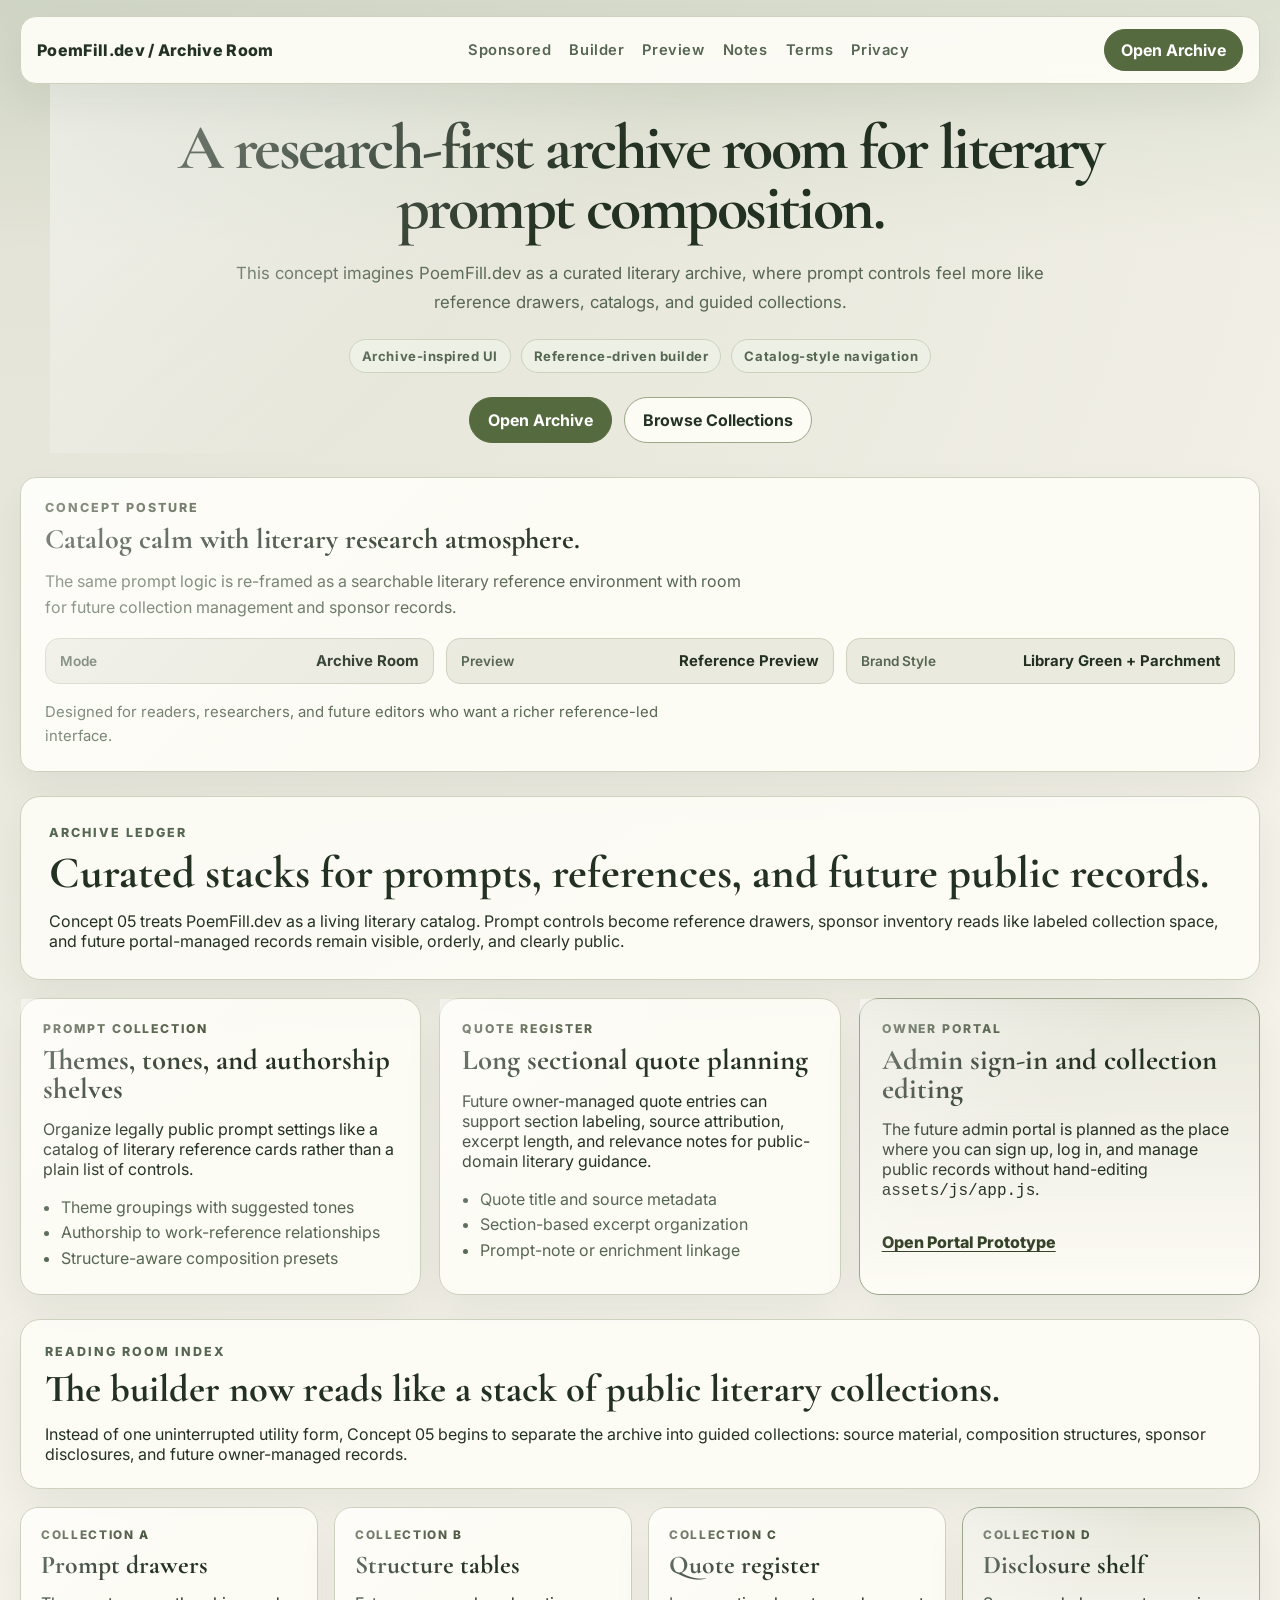
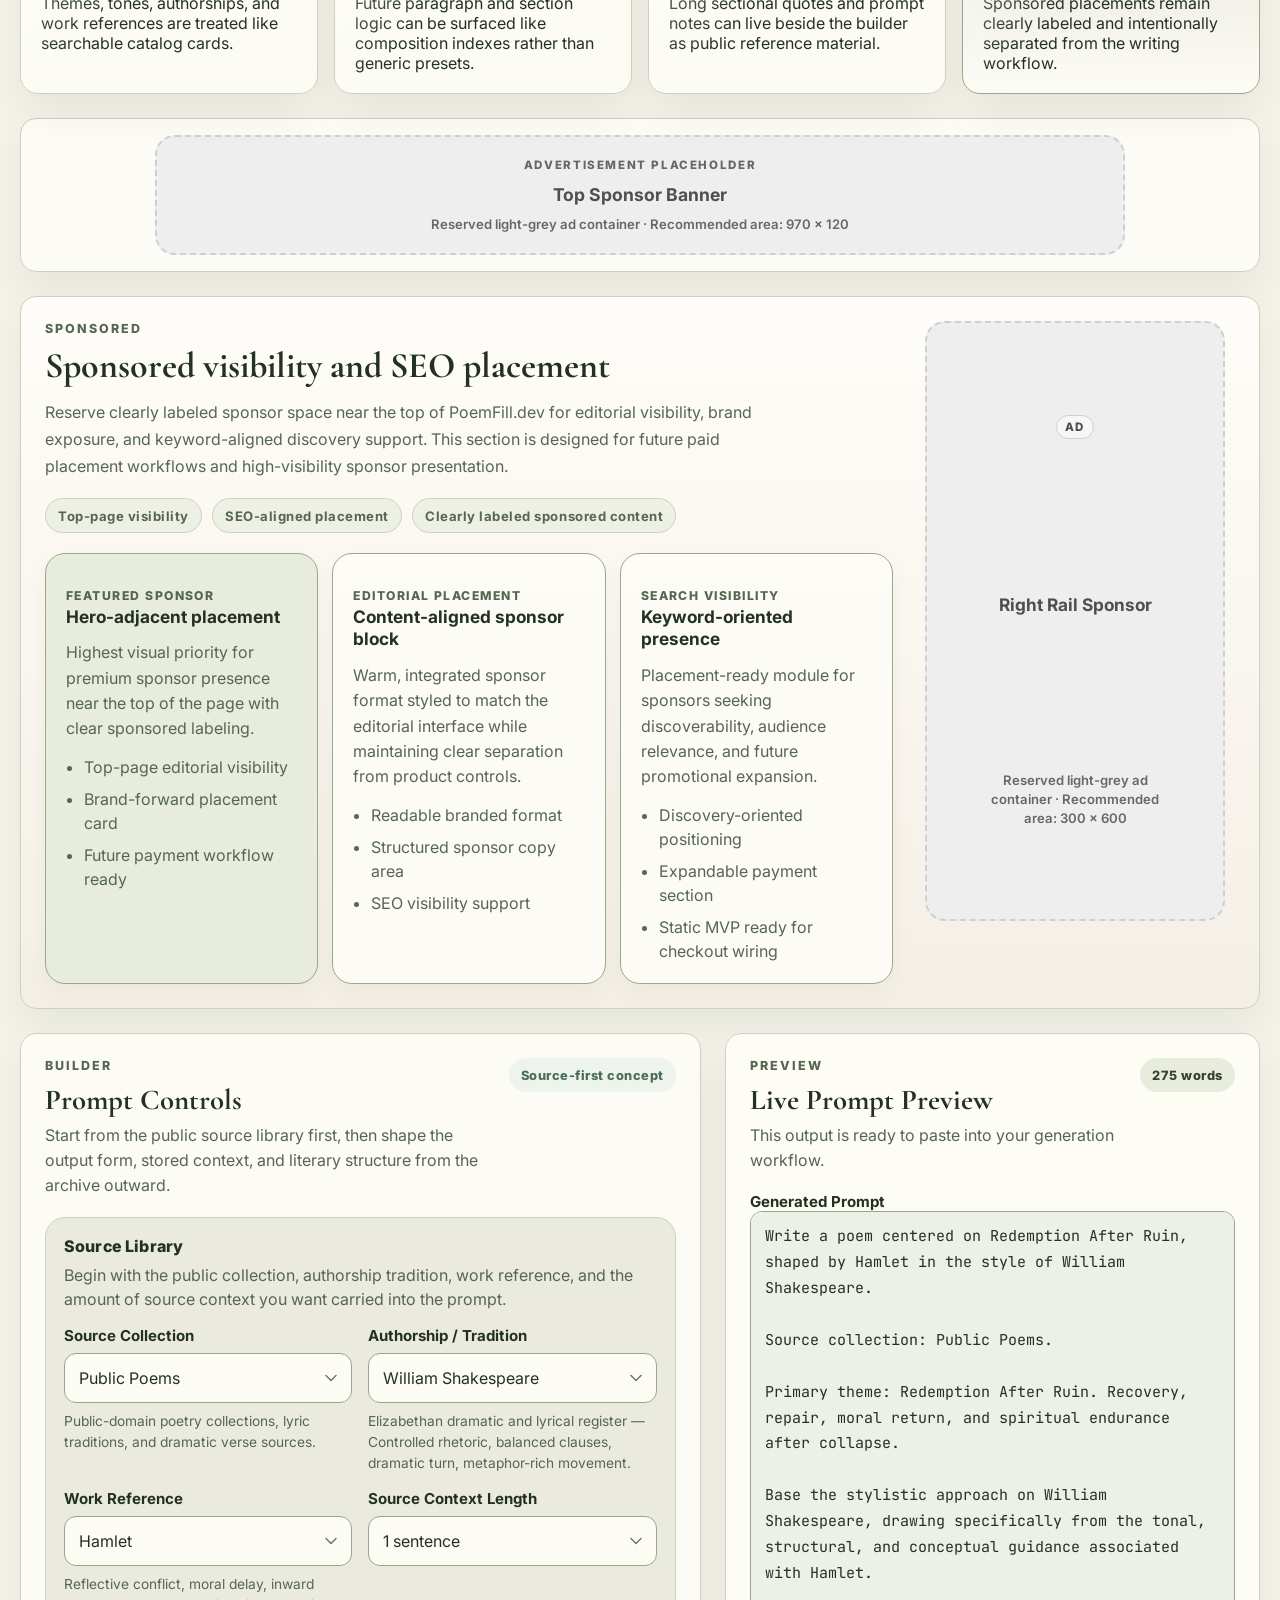
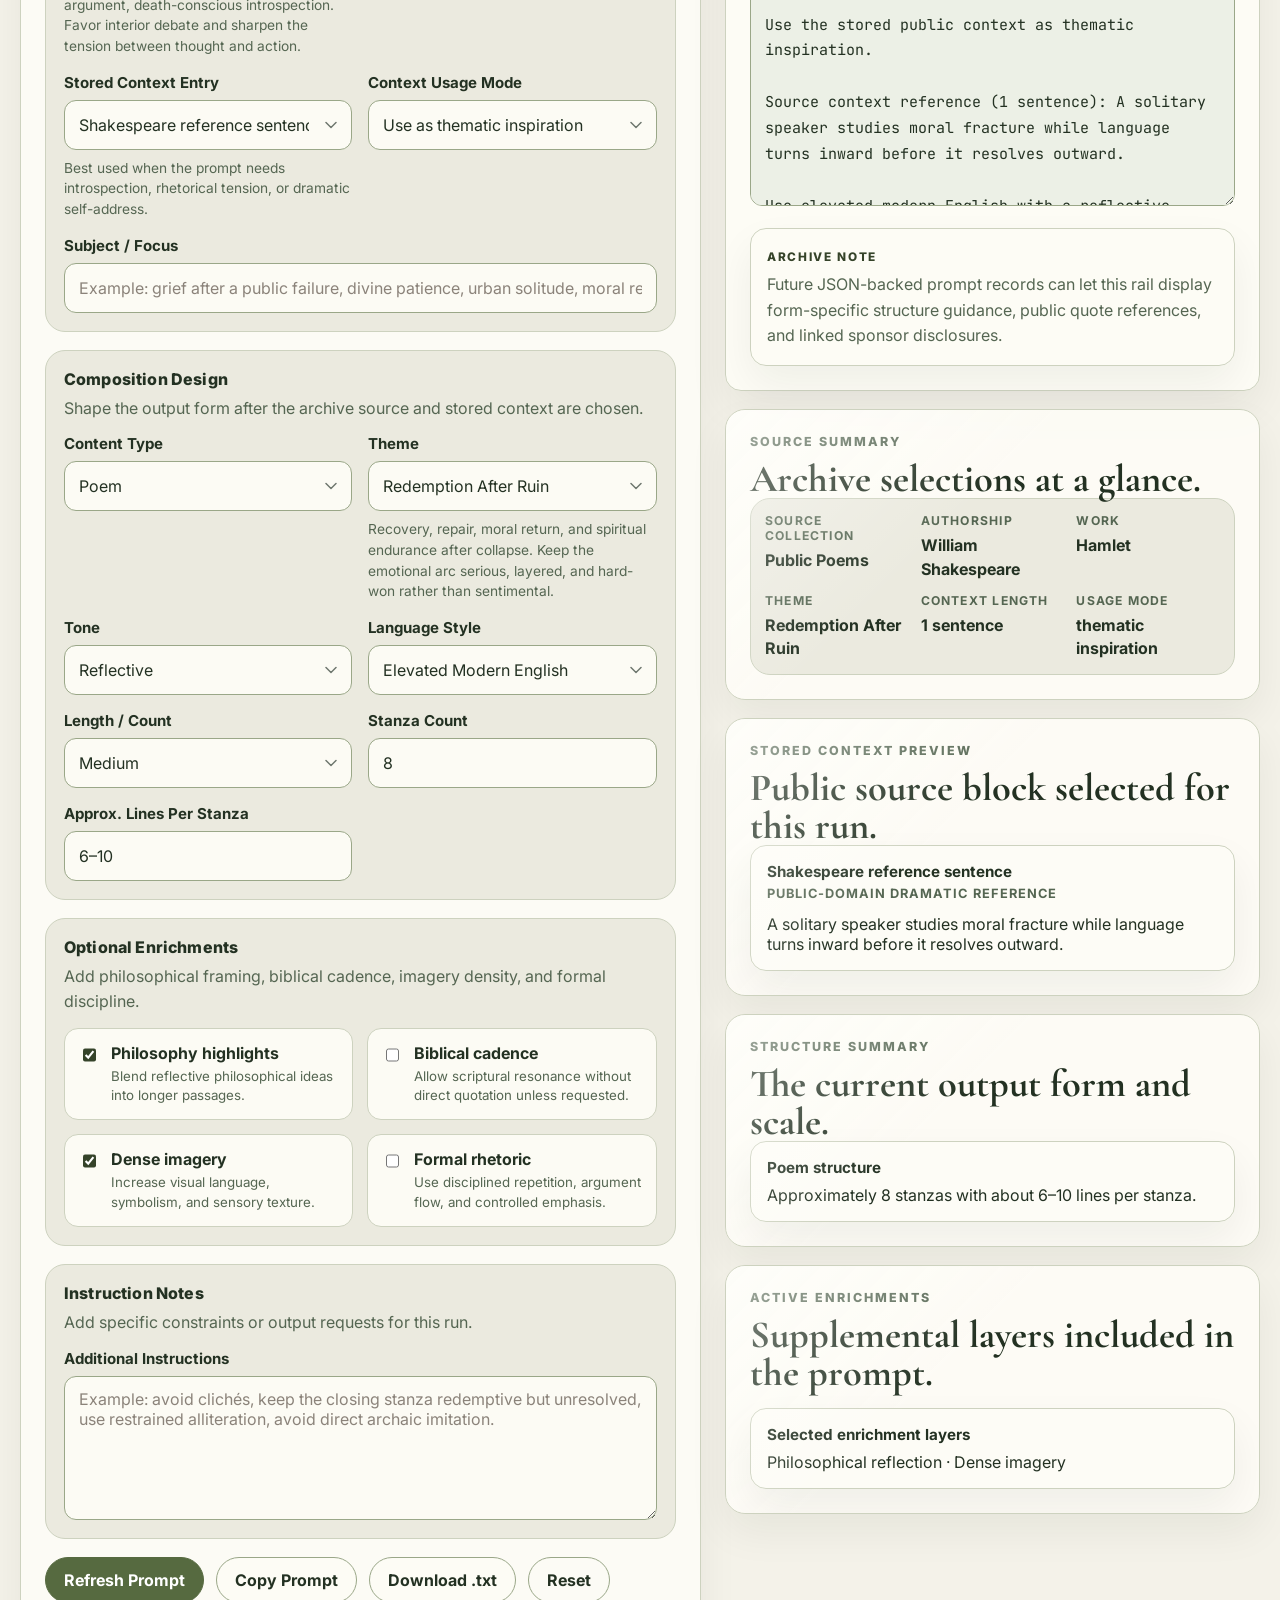
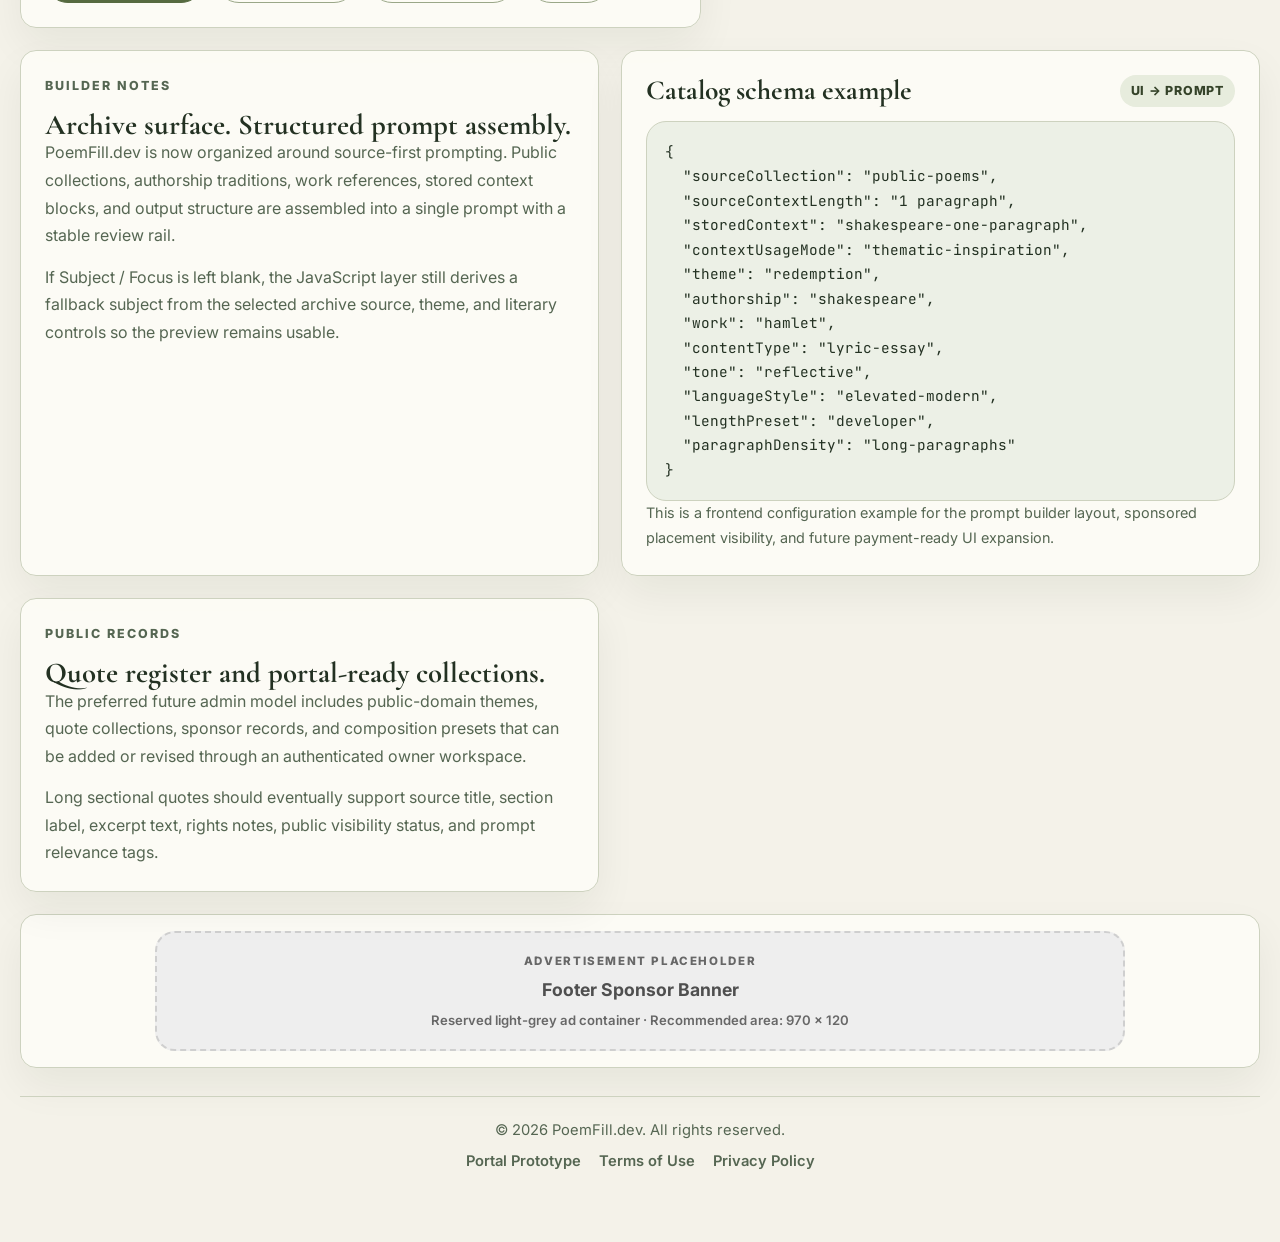
==== commit 981cb8ff: "Promote archive-room redesign and source-first prompt controls PoemFill.dev was significantly advanc" ====
--- a/concepts/concept-05/index.html
+++ b/concepts/concept-05/index.html
@@ -15,8 +15,8 @@
       href="https://fonts.googleapis.com/css2?family=Cormorant+Garamond:wght@500;600;700&family=Inter:wght@400;500;600;700;800&family=JetBrains+Mono:wght@400;500;600&display=swap"
       rel="stylesheet"
     />
-    <link rel="stylesheet" href="assets/css/styles.css?v=20260501-006" />
-    <script defer src="assets/js/app.js?v=20260501-001"></script>
+    <link rel="stylesheet" href="assets/css/styles.css?v=20260506-007" />
+    <script defer src="assets/js/archive-room-app.js?v=20260506-011"></script>
   </head>
 
   <body id="top">
@@ -146,6 +146,44 @@
         </div>
       </section>
 
+      <section class="catalog-index" aria-labelledby="catalog-index-title">
+        <div class="catalog-index__intro">
+          <p class="eyebrow eyebrow--muted">Reading room index</p>
+          <h2 id="catalog-index-title">The builder now reads like a stack of public literary collections.</h2>
+          <p>
+            Instead of one uninterrupted utility form, Concept 05 begins to separate the archive into
+            guided collections: source material, composition structures, sponsor disclosures, and future
+            owner-managed records.
+          </p>
+        </div>
+
+        <div class="catalog-grid">
+          <article class="catalog-card">
+            <p class="catalog-card__label">Collection A</p>
+            <h3>Prompt drawers</h3>
+            <p>Themes, tones, authorships, and work references are treated like searchable catalog cards.</p>
+          </article>
+
+          <article class="catalog-card">
+            <p class="catalog-card__label">Collection B</p>
+            <h3>Structure tables</h3>
+            <p>Future paragraph and section logic can be surfaced like composition indexes rather than generic presets.</p>
+          </article>
+
+          <article class="catalog-card">
+            <p class="catalog-card__label">Collection C</p>
+            <h3>Quote register</h3>
+            <p>Long sectional quotes and prompt notes can live beside the builder as public reference material.</p>
+          </article>
+
+          <article class="catalog-card catalog-card--accent">
+            <p class="catalog-card__label">Collection D</p>
+            <h3>Disclosure shelf</h3>
+            <p>Sponsored placements remain clearly labeled and intentionally separated from the writing workflow.</p>
+          </article>
+        </div>
+      </section>
+
       <aside class="ad-banner ad-banner--top" aria-label="Top sponsored advertisement placeholder">
         <div class="ad-banner__slot">
           <span>Advertisement Placeholder</span>
@@ -233,10 +271,11 @@
               <p class="eyebrow eyebrow--muted">Builder</p>
               <h2 id="builder-title">Prompt Controls</h2>
               <p class="panel__subcopy">
-                Select the literary structure you want. The preview updates live as you change fields.
+                Start from the public source library first, then shape the output form, stored context,
+                and literary structure from the archive outward.
               </p>
             </div>
-            <span class="status-pill">Structured MVP</span>
+            <span class="status-pill">Source-first concept</span>
           </div>
 
           <form id="prompt-form" class="builder-form" novalidate>
@@ -244,63 +283,21 @@
 
             <section class="form-section">
               <div class="section-heading">
-                <h3>Core Direction</h3>
-                <p>Choose the primary output structure and thematic foundation.</p>
+                <h3>Source Library</h3>
+                <p>Begin with the public collection, authorship tradition, work reference, and the amount of source context you want carried into the prompt.</p>
               </div>
 
               <div class="field-grid">
                 <div class="field">
-                  <label for="themeSelect">Theme</label>
-                  <select id="themeSelect" name="theme" aria-describedby="themeHelp">
-                    <option value="">Loading themes…</option>
-                  </select>
-                  <p class="field-help" id="themeHelp"></p>
-                </div>
-
-                <div class="field">
-                  <label for="contentTypeSelect">Content Type</label>
-                  <select id="contentTypeSelect" name="contentType">
-                    <option value="poem">Poem</option>
-                    <option value="lyric-essay">Lyric Essay</option>
-                    <option value="dramatic-monologue">Dramatic Monologue</option>
-                    <option value="verse-sequence">Verse Sequence</option>
-                    <option value="hybrid-meditation">Hybrid Meditation</option>
-                  </select>
-                </div>
-
-                <div class="field">
-                  <label for="toneSelect">Tone</label>
-                  <select id="toneSelect" name="tone">
-                    <option value="reflective">Reflective</option>
-                    <option value="solemn">Solemn</option>
-                    <option value="searching">Searching</option>
-                    <option value="visionary">Visionary</option>
-                    <option value="devotional">Devotional</option>
-                    <option value="analytical">Analytical</option>
-                  </select>
-                </div>
-
-                <div class="field">
-                  <label for="languageStyleSelect">Language Style</label>
-                  <select id="languageStyleSelect" name="languageStyle">
-                    <option value="elevated-modern">Elevated Modern English</option>
-                    <option value="classical-leaning">Classical-Leaning English</option>
-                    <option value="plain-literary">Plain Literary English</option>
-                    <option value="ornate">Ornate Literary English</option>
-                  </select>
-                </div>
-              </div>
-            </section>
-
-            <section class="form-section">
-              <div class="section-heading">
-                <h3>Authorship and Source Guidance</h3>
-                <p>Match the output to a literary mode and optional work reference.</p>
-              </div>
-
-              <div class="field-grid">
-                <div class="field">
-                  <label for="authorshipSelect">Authorship</label>
+                  <label for="sourceCollectionSelect">Source Collection</label>
+                  <select id="sourceCollectionSelect" name="sourceCollection" aria-describedby="sourceCollectionHelp">
+                    <option value="">Loading source collections…</option>
+                  </select>
+                  <p class="field-help" id="sourceCollectionHelp"></p>
+                </div>
+
+                <div class="field">
+                  <label for="authorshipSelect">Authorship / Tradition</label>
                   <select id="authorshipSelect" name="authorship" aria-describedby="authorshipHelp">
                     <option value="">Loading authorships…</option>
                   </select>
@@ -313,6 +310,35 @@
                     <option value="">Select an authorship first</option>
                   </select>
                   <p class="field-help" id="workHelp"></p>
+                </div>
+
+                <div class="field">
+                  <label for="storedContextTypeSelect">Source Context Length</label>
+                  <select id="storedContextTypeSelect" name="storedContextType">
+                    <option value="one-sentence">1 sentence</option>
+                    <option value="two-sentences">2 sentences</option>
+                    <option value="one-paragraph">1 paragraph</option>
+                    <option value="two-paragraphs">2 paragraphs</option>
+                    <option value="three-paragraphs">3 paragraphs</option>
+                  </select>
+                </div>
+
+                <div class="field">
+                  <label for="storedContextSelect">Stored Context Entry</label>
+                  <select id="storedContextSelect" name="storedContext" aria-describedby="storedContextHelp">
+                    <option value="">Loading stored context…</option>
+                  </select>
+                  <p class="field-help" id="storedContextHelp"></p>
+                </div>
+
+                <div class="field">
+                  <label for="contextUsageModeSelect">Context Usage Mode</label>
+                  <select id="contextUsageModeSelect" name="contextUsageMode">
+                    <option value="thematic-inspiration">Use as thematic inspiration</option>
+                    <option value="structural-influence">Use as structural influence</option>
+                    <option value="tonal-reference">Use as tonal reference</option>
+                    <option value="background-only">Use as background only</option>
+                  </select>
                 </div>
 
                 <div class="field field--span-2">
@@ -330,11 +356,52 @@
 
             <section class="form-section">
               <div class="section-heading">
-                <h3>Length and Composition</h3>
-                <p>Set the output scale so the generated prompt asks for enough substance.</p>
+                <h3>Composition Design</h3>
+                <p>Shape the output form after the archive source and stored context are chosen.</p>
               </div>
 
               <div class="field-grid">
+                <div class="field">
+                  <label for="contentTypeSelect">Content Type</label>
+                  <select id="contentTypeSelect" name="contentType">
+                    <option value="poem">Poem</option>
+                    <option value="lyric-essay">Lyric Essay</option>
+                    <option value="dramatic-monologue">Dramatic Monologue</option>
+                    <option value="verse-sequence">Verse Sequence</option>
+                    <option value="hybrid-meditation">Hybrid Meditation</option>
+                  </select>
+                </div>
+
+                <div class="field">
+                  <label for="themeSelect">Theme</label>
+                  <select id="themeSelect" name="theme" aria-describedby="themeHelp">
+                    <option value="">Loading themes…</option>
+                  </select>
+                  <p class="field-help" id="themeHelp"></p>
+                </div>
+
+                <div class="field">
+                  <label for="toneSelect">Tone</label>
+                  <select id="toneSelect" name="tone">
+                    <option value="reflective">Reflective</option>
+                    <option value="solemn">Solemn</option>
+                    <option value="searching">Searching</option>
+                    <option value="visionary">Visionary</option>
+                    <option value="devotional">Devotional</option>
+                    <option value="analytical">Analytical</option>
+                  </select>
+                </div>
+
+                <div class="field">
+                  <label for="languageStyleSelect">Language Style</label>
+                  <select id="languageStyleSelect" name="languageStyle">
+                    <option value="elevated-modern">Elevated Modern English</option>
+                    <option value="classical-leaning">Classical-Leaning English</option>
+                    <option value="plain-literary">Plain Literary English</option>
+                    <option value="ornate">Ornate Literary English</option>
+                  </select>
+                </div>
+
                 <div class="field">
                   <label for="lengthPresetSelect">Length / Count</label>
                   <select id="lengthPresetSelect" name="lengthPreset">
@@ -346,17 +413,17 @@
                   </select>
                 </div>
 
-                <div class="field">
-                  <label for="stanzaCountInput">Stanza / Section Count</label>
+                <div class="field" id="structureCountField">
+                  <label for="stanzaCountInput" id="structureCountLabel">Stanza Count</label>
                   <input id="stanzaCountInput" name="stanzaCount" type="number" min="1" max="24" value="8" />
                 </div>
 
-                <div class="field">
-                  <label for="lineRangeInput">Approx. Lines Per Section</label>
+                <div class="field" id="lineRangeField">
+                  <label for="lineRangeInput" id="lineRangeLabel">Approx. Lines Per Section</label>
                   <input id="lineRangeInput" name="lineRange" type="text" maxlength="30" value="6–10" />
                 </div>
 
-                <div class="field">
+                <div class="field" id="paragraphDensityField">
                   <label for="paragraphDensitySelect">Paragraph Density</label>
                   <select id="paragraphDensitySelect" name="paragraphDensity">
                     <option value="minimal">Minimal</option>
@@ -438,33 +505,89 @@
           </form>
         </section>
 
-        <aside class="panel panel--preview" aria-labelledby="preview-title">
-          <div class="panel__header">
-            <div>
-              <p class="eyebrow eyebrow--muted">Preview</p>
-              <h2 id="preview-title">Live Prompt Preview</h2>
-              <p class="panel__subcopy">This output is ready to paste into your generation workflow.</p>
-            </div>
-            <span class="status-pill status-pill--accent" id="wordCountBadge">0 words</span>
-          </div>
-
-          <div class="preview-meta">
-            <div>
-              <span class="meta-label">Selected Theme</span>
-              <strong id="summaryTheme">—</strong>
-            </div>
-            <div>
-              <span class="meta-label">Selected Authorship</span>
-              <strong id="summaryAuthorship">—</strong>
-            </div>
-            <div>
-              <span class="meta-label">Selected Work</span>
-              <strong id="summaryWork">—</strong>
-            </div>
-          </div>
-
-          <label class="preview-label" for="promptOutput">Generated Prompt</label>
-          <textarea id="promptOutput" class="prompt-output" rows="22" readonly></textarea>
+        <aside class="archive-sidebar" aria-label="Preview and reference rail">
+          <section class="panel panel--preview" aria-labelledby="preview-title">
+            <div class="panel__header">
+              <div>
+                <p class="eyebrow eyebrow--muted">Preview</p>
+                <h2 id="preview-title">Live Prompt Preview</h2>
+                <p class="panel__subcopy">This output is ready to paste into your generation workflow.</p>
+              </div>
+              <span class="status-pill status-pill--accent" id="wordCountBadge">0 words</span>
+            </div>
+
+            <label class="preview-label" for="promptOutput">Generated Prompt</label>
+            <textarea id="promptOutput" class="prompt-output" rows="22" readonly></textarea>
+
+            <div class="preview-footer-note">
+              <span>Archive note</span>
+              <p>
+                Future JSON-backed prompt records can let this rail display form-specific structure guidance,
+                public quote references, and linked sponsor disclosures.
+              </p>
+            </div>
+          </section>
+
+          <section class="reference-tray" aria-labelledby="source-summary-title">
+            <p class="eyebrow eyebrow--muted">Source summary</p>
+            <h2 id="source-summary-title">Archive selections at a glance.</h2>
+            <div class="summary-grid">
+              <div>
+                <span class="meta-label">Source Collection</span>
+                <strong id="summaryCollection">—</strong>
+              </div>
+              <div>
+                <span class="meta-label">Authorship</span>
+                <strong id="summaryAuthorship">—</strong>
+              </div>
+              <div>
+                <span class="meta-label">Work</span>
+                <strong id="summaryWork">—</strong>
+              </div>
+              <div>
+                <span class="meta-label">Theme</span>
+                <strong id="summaryTheme">—</strong>
+              </div>
+              <div>
+                <span class="meta-label">Context Length</span>
+                <strong id="summaryContextType">—</strong>
+              </div>
+              <div>
+                <span class="meta-label">Usage Mode</span>
+                <strong id="summaryUsageMode">—</strong>
+              </div>
+            </div>
+          </section>
+
+          <section class="reference-tray" aria-labelledby="context-preview-title">
+            <p class="eyebrow eyebrow--muted">Stored context preview</p>
+            <h2 id="context-preview-title">Public source block selected for this run.</h2>
+            <article class="reference-note reference-note--context">
+              <strong id="contextEntryTitle">—</strong>
+              <span class="context-card__meta" id="contextEntryCitation">—</span>
+              <p id="contextEntryText">Choose a stored public context entry to preview it here.</p>
+            </article>
+          </section>
+
+          <section class="reference-tray" aria-labelledby="structure-summary-title">
+            <p class="eyebrow eyebrow--muted">Structure summary</p>
+            <h2 id="structure-summary-title">The current output form and scale.</h2>
+            <article class="reference-note">
+              <strong id="structureSummaryTitle">—</strong>
+              <p id="structureSummaryBody">Select a content type to see the active structure model.</p>
+            </article>
+          </section>
+
+          <section class="reference-tray" aria-labelledby="reference-tray-title">
+            <p class="eyebrow eyebrow--muted">Active enrichments</p>
+            <h2 id="reference-tray-title">Supplemental layers included in the prompt.</h2>
+            <div class="reference-tray__grid">
+              <article class="reference-note">
+                <strong>Selected enrichment layers</strong>
+                <p id="enrichmentSummary">No supplemental enrichments selected beyond the core source records.</p>
+              </article>
+            </div>
+          </section>
         </aside>
       </main>
 
@@ -473,12 +596,13 @@
           <p class="eyebrow eyebrow--muted">Builder notes</p>
           <h2 id="builder-notes-title">Archive surface. Structured prompt assembly.</h2>
           <p>
-            PoemFill.dev is organized for repeatable literary prompting. Theme, authorship, work reference,
-            tone, language style, and output scale are assembled into a single prompt with a stable preview surface.
+            PoemFill.dev is now organized around source-first prompting. Public collections, authorship traditions,
+            work references, stored context blocks, and output structure are assembled into a single prompt with a
+            stable review rail.
           </p>
           <p>
             If Subject / Focus is left blank, the JavaScript layer still derives a fallback subject from the selected
-            literary controls so the preview remains usable.
+            archive source, theme, and literary controls so the preview remains usable.
           </p>
         </article>
 
@@ -489,13 +613,18 @@
           </div>
 
           <pre class="code-block"><code>{
+  "sourceCollection": "public-poems",
+  "sourceContextLength": "1 paragraph",
+  "storedContext": "shakespeare-one-paragraph",
+  "contextUsageMode": "thematic-inspiration",
   "theme": "redemption",
   "authorship": "shakespeare",
   "work": "hamlet",
-  "contentType": "poem",
+  "contentType": "lyric-essay",
   "tone": "reflective",
   "languageStyle": "elevated-modern",
-  "lengthPreset": "developer"
+  "lengthPreset": "developer",
+  "paragraphDensity": "long-paragraphs"
 }</code></pre>
 
           <p class="code-note">
--- a/concepts/concept-05/assets/css/styles.css
+++ b/concepts/concept-05/assets/css/styles.css
@@ -670,6 +670,10 @@
   grid-column: span 2;
 }
 
+.field[hidden] {
+  display: none;
+}
+
 .field label,
 .preview-label {
   font-size: 0.94rem;
@@ -830,18 +834,23 @@
   background: transparent;
 }
 
-.preview-meta {
+.preview-meta,
+.summary-grid {
   display: grid;
   grid-template-columns: repeat(3, minmax(0, 1fr));
   gap: 12px;
-  margin-bottom: 16px;
   padding: 14px;
   border: 1px solid var(--border);
   border-radius: var(--radius-lg);
   background: var(--surface-alt);
 }
 
-.preview-meta > div {
+.preview-meta {
+  margin-bottom: 16px;
+}
+
+.preview-meta > div,
+.summary-grid > div {
   min-width: 0;
 }
 
@@ -856,6 +865,13 @@
 }
 
 .preview-meta strong {
+  display: block;
+  overflow-wrap: anywhere;
+  line-height: 1.45;
+}
+
+.summary-grid strong,
+.context-card__meta {
   display: block;
   overflow-wrap: anywhere;
   line-height: 1.45;
@@ -1097,7 +1113,8 @@
 
   .field-grid,
   .checkbox-grid,
-  .preview-meta {
+  .preview-meta,
+  .summary-grid {
     grid-template-columns: 1fr;
   }
 
@@ -1259,6 +1276,159 @@
   pointer-events: none;
 }
 
+.catalog-index {
+  display: grid;
+  gap: 18px;
+  margin-bottom: 24px;
+}
+
+.catalog-index__intro,
+.catalog-card,
+.reference-tray,
+.reference-note,
+.preview-footer-note {
+  border: 1px solid var(--border);
+  background: rgba(253, 252, 246, 0.92);
+  box-shadow: var(--shadow-soft);
+}
+
+.catalog-index__intro,
+.reference-tray {
+  position: relative;
+  overflow: hidden;
+  padding: 24px;
+  border-radius: 20px;
+}
+
+.catalog-index__intro h2,
+.reference-tray h2 {
+  margin: 0;
+  font-family: var(--font-display);
+  font-size: clamp(1.9rem, 3vw, 2.7rem);
+  line-height: 0.98;
+}
+
+.catalog-grid {
+  display: grid;
+  grid-template-columns: repeat(4, minmax(0, 1fr));
+  gap: 16px;
+}
+
+.catalog-card {
+  position: relative;
+  overflow: hidden;
+  padding: 20px;
+  border-radius: 18px;
+}
+
+.catalog-card::before,
+.reference-tray::before {
+  content: "";
+  position: absolute;
+  inset: 0;
+  background: linear-gradient(135deg, rgba(255, 255, 255, 0.46), transparent 42%);
+  pointer-events: none;
+}
+
+.catalog-card--accent {
+  background: linear-gradient(180deg, rgba(86, 106, 64, 0.08), rgba(253, 252, 246, 0.94));
+  border-color: var(--border-strong);
+}
+
+.catalog-card__label {
+  margin: 0 0 10px;
+  color: var(--accent-strong);
+  font-size: 0.74rem;
+  font-weight: 800;
+  letter-spacing: 0.14em;
+  text-transform: uppercase;
+}
+
+.catalog-card h3 {
+  margin: 0;
+  font-family: var(--font-display);
+  font-size: 1.6rem;
+  line-height: 0.98;
+}
+
+.catalog-card p:last-child,
+.catalog-index__intro p:last-child {
+  margin-bottom: 0;
+}
+
+.workspace {
+  grid-template-columns: minmax(0, 1.12fr) minmax(340px, 0.88fr);
+  gap: 24px;
+}
+
+.archive-sidebar {
+  display: grid;
+  gap: 18px;
+  align-self: start;
+}
+
+.preview-footer-note {
+  margin-top: 18px;
+  padding: 16px;
+  border-radius: 16px;
+}
+
+.preview-footer-note span {
+  display: inline-flex;
+  margin-bottom: 8px;
+  color: var(--accent-strong);
+  font-size: 0.74rem;
+  font-weight: 800;
+  letter-spacing: 0.14em;
+  text-transform: uppercase;
+}
+
+.preview-footer-note p {
+  margin: 0;
+  color: var(--text-soft);
+  line-height: 1.6;
+}
+
+.reference-tray__grid {
+  display: grid;
+  gap: 14px;
+  margin-top: 16px;
+}
+
+.reference-note {
+  padding: 16px;
+  border-radius: 16px;
+}
+
+.reference-note strong {
+  display: block;
+  margin-bottom: 8px;
+  font-size: 0.95rem;
+}
+
+.reference-note--context strong {
+  margin-bottom: 4px;
+}
+
+.context-card__meta {
+  margin-bottom: 10px;
+  color: var(--text-soft);
+  font-size: 0.8rem;
+  font-weight: 700;
+  letter-spacing: 0.08em;
+  text-transform: uppercase;
+}
+
+.reference-note p {
+  margin: 0;
+}
+
+@media (max-width: 1180px) {
+  .catalog-grid {
+    grid-template-columns: 1fr;
+  }
+}
+
 .archive-ledger {
   display: grid;
   gap: 18px;
